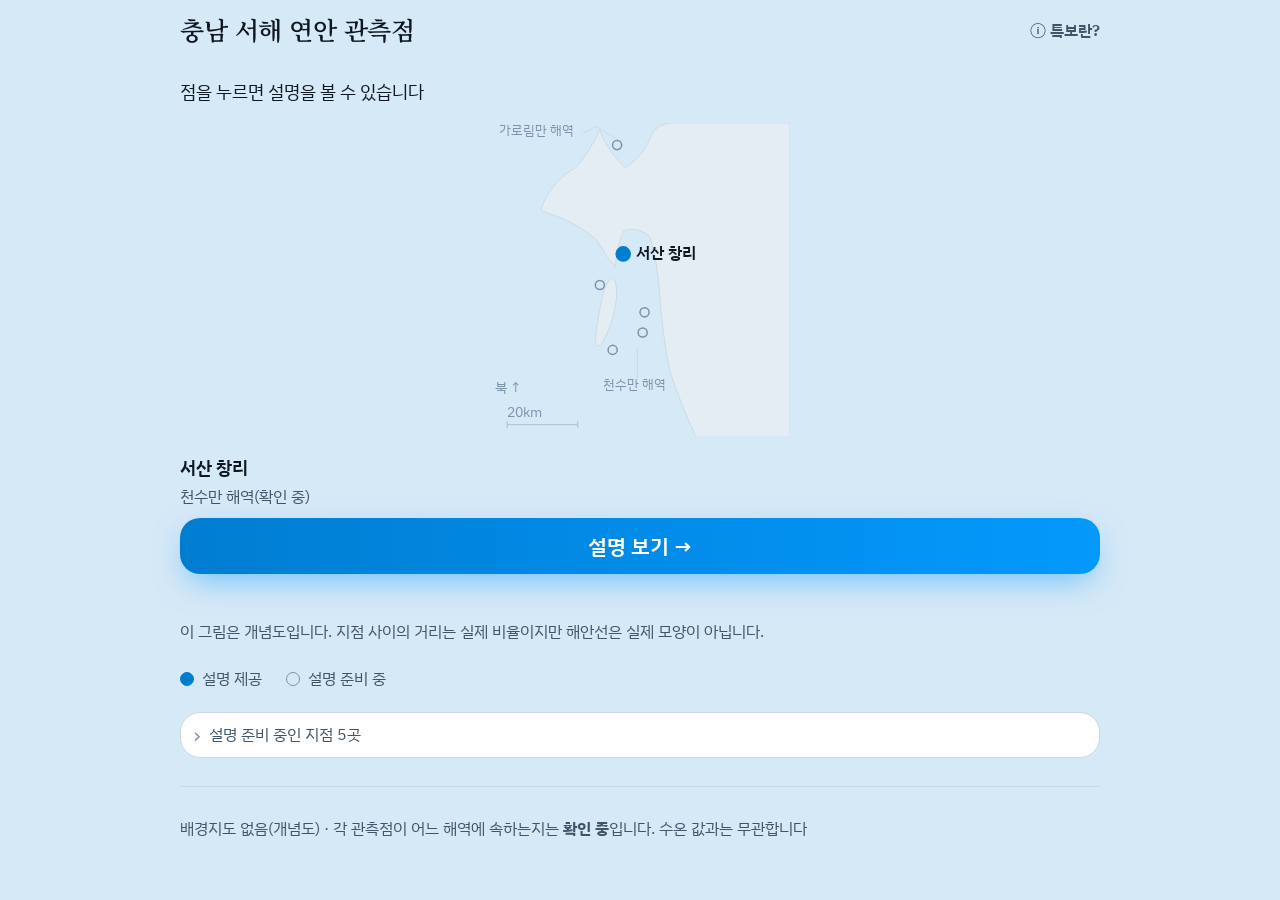
==== index.html @ 754c0557 "프로토타입 - 지도·설명·정보 화면, 견본 A/B/C Co-Authored-By: Claude Opus 5 (1M context) <noreply@anthropic.com>" ====
<!DOCTYPE html>
<html lang="ko" data-theme="light">
<head>
<meta charset="utf-8">
<meta name="viewport" content="width=device-width, initial-scale=1, viewport-fit=cover">
<title>충남 서해 연안 관측점</title>
<link href="https://fonts.googleapis.com/css2?family=Noto+Serif+KR:wght@400;500;600&family=IBM+Plex+Sans+KR:wght@400;500;600&family=IBM+Plex+Mono:wght@400;500&display=swap" rel="stylesheet">
<link rel="stylesheet" href="waves-design-system.css">
<link rel="stylesheet" href="assets/app.css">
<script src="assets/geo.js" defer></script>
<script src="assets/map.js" defer></script>
</head>
<body>

<div class="wv-screen">

  <div class="wv-container">

    <!-- ══ 머리 영역 ═══════════════════════════════════════════════
         제목부터 「설명 보기 →」까지를 한 배경으로 묶는다.
         여기까지가 "고르는 곳"이고, 아래(캡션·범례·접힌 목록)는 부연이다.
         배경 하나로 그 경계를 말한다.
         ============================================================ -->
    <div class="app-hero wv-stack wv-gap-4">

      <header class="wv-appbar">
        <h1 class="wv-appbar__title">충남 서해 연안 관측점</h1>
        <a class="wv-btn wv-btn--ghost wv-btn--sm" href="info.html">ⓘ 특보란?</a>
      </header>

      <p class="wv-body">점을 누르면 설명을 볼 수 있습니다</p>

      <!-- ── 개념도 ────────────────────────────────────────────────
           bbox 와 위경도→픽셀 변환은 assets/geo.js 에 있다. 여기 적지 않는다.
           viewBox 는 그 bbox 의 실거리 비율(84.96 × 88.91 km = 0.956:1)에서
           나온 350 × 366 이다. 가로·세로가 같은 축척(약 4.12 px/km)이라
           지점 사이의 거리는 실제 비율이다.
           화면에서 그려지는 폭도 350px 이므로 배율은 1.0 이다.

           범위를 충남 서해안 전체로 넓혔다. 천수만만 담으면 축척이 커서
           여기가 어디쯤인지 알 수 없다 — 태안반도와 가로림만이 함께 보여야
           천수만이 어디인지 읽힌다. 지곡도 이 범위 안으로 들어왔다.

           해안선은 다르다. 손으로 뭉뚱그린 곡선이다.
           세밀하게 그리면 확인하지 않은 지형을 사실처럼 주장하게 되므로
           태안반도·안면도·두 만·육지의 위치 관계만 알아볼 정도로만 그린다.
           캡션이 이 둘(거리는 실제 비율 / 해안선은 실제 모양 아님)을 갈라 말한다.

           3주차에 배경지도로 교체할 때 이 <path> 두 개만 이미지로 바꾸면 된다.
           점의 좌표는 같은 bbox 를 쓰므로 다시 찍지 않는다. (PRD §5)
           ------------------------------------------------------------ -->
      <figure class="app-schematic">
        <svg viewBox="0 0 350 366" role="img"
             aria-label="충남 서해 연안 개념도. 서쪽으로 태안반도가 튀어나와 있고, 그 북쪽에 가로림만, 남서쪽에 남북으로 긴 안면도가 있습니다. 안면도와 동쪽 육지 사이가 천수만입니다. 관측점은 북에서 남으로 서산 지곡(가로림만), 서산 창리, 태안 안면도, 태안 내포, 태안 고남, 보령 삽시도입니다. 설명을 제공하는 지점은 서산 창리 하나입니다.">
          <title>충남 서해 연안 관측점 개념도</title>

          <!-- ── 육지 ────────────────────────────────────────────
               서쪽으로 튀어나온 태안반도 → 북쪽에서 가로림만이 파고듦 →
               동쪽 서산·홍성 내륙 → 남쪽에서 천수만이 파고듦.
               곡선 열다섯 개 남짓이다. 그 이상 그리지 않는다.
               ---------------------------------------------------- -->
          <path class="app-land" d="
            M 60 100
            C 66 80, 82 62, 100 52
            C 108 44, 120 26, 128 8
            C 134 24, 144 40, 158 52
            C 172 44, 184 28, 190 10
            C 196 4, 204 0, 212 0
            L 350 0
            L 350 366
            L 240 366
            C 228 340, 218 314, 210 290
            C 204 262, 200 230, 198 200
            C 196 174, 192 148, 186 132
            C 176 124, 164 122, 156 126
            C 150 138, 148 152, 146 168
            C 138 158, 130 146, 124 136
            C 108 122, 88 112, 70 106
            C 64 104, 60 103, 60 100
            Z"></path>

          <!-- 안면도 — 남서쪽에 남북으로 긴 섬 -->
          <path class="app-land" d="
            M 144 180
            C 150 192, 148 208, 144 224
            C 140 240, 134 250, 130 258
            C 126 262, 124 260, 123 254
            C 124 238, 128 218, 132 198
            C 136 186, 140 182, 144 180
            Z"></path>

          <!-- 해역명. 지곡이 창리와 다른 만에 있다는 것을 이 두 라벨이 말한다.
               둘 다 가로로 적고 지시선으로 해당 해역과 잇는다 —
               만의 폭이 45~49px 이라 이름이 만 안에 들어가지 않는다.

               가로림만 지시선은 태안 이원면 팔(arm)의 북쪽 끝(128,8)을 돌아간다.
               곧게 그으면 육지를 가로질러 해안선의 일부처럼 보인다.

               여기에는 `(확인 중)`을 붙이지 않는다 — 확인 대상은 만의 위치가 아니라
               "각 관측점이 어느 해역에 속하는가"다. 그 단서는 목록과 아래 캡션에 있다. -->
          <text class="app-sea-label" x="10" y="14">가로림만 해역</text>
          <polyline class="app-schematic__leader" points="108,12 124,4 150,20"></polyline>

          <text class="app-sea-label" x="132" y="310">천수만 해역</text>
          <line class="app-schematic__leader" x1="172" y1="298" x2="172" y2="262"></line>

          <!-- 방위 — 축척 막대 옆 왼쪽 아래.
               전에는 왼쪽 위(10,24)에 있었는데 가로림만 라벨과 겹쳤다. -->
          <text class="app-schematic__axis" x="6" y="314">북 ↑</text>

          <!-- 축척 — GEO.kmToPixels(20) = 20 × 350/84.96 = 82.4px -->
          <line class="app-schematic__scale" x1="20" y1="352" x2="102.4" y2="352"></line>
          <line class="app-schematic__scale" x1="20" y1="348" x2="20" y2="356"></line>
          <line class="app-schematic__scale" x1="102.4" y1="348" x2="102.4" y2="356"></line>
          <text class="app-schematic__axis" x="20" y="343">20km</text>

          <!-- ── 관측점 ──────────────────────────────────────────
               cx·cy 는 geo.js 의 변환식으로 계산한 값을 박아 둔 것이다.
               JS 가 꺼져도 점은 보인다. geo.js 는 bbox 가 바뀌었을 때
               이 값을 다시 계산해 덮어쓰고, bbox 밖 지점은 건너뛴다.

               준비 중인 다섯 곳은 누르면 안내를 띄운다. 보이는 점은 10px 이라
               터치 타깃이 되지 못하므로 투명한 원(r=16)을 함께 둔다.
               ---------------------------------------------------- -->
          <g class="app-pin app-pin--more" data-station="sj086" role="button" tabindex="0"
             aria-label="서산 지곡 — 설명 준비 중">
            <circle cx="148.3" cy="25.8" r="5.3"></circle>
            <circle class="app-pin__hit" cx="148.3" cy="25.8" r="16"></circle>
          </g>
          <g class="app-pin app-pin--more" data-station="btai5" role="button" tabindex="0"
             aria-label="태안 안면도 — 설명 준비 중">
            <circle cx="128.2" cy="189.0" r="5.3"></circle>
            <circle class="app-pin__hit" cx="128.2" cy="189.0" r="16"></circle>
          </g>
          <g class="app-pin app-pin--more" data-station="btni5" role="button" tabindex="0"
             aria-label="태안 내포 — 설명 준비 중">
            <circle cx="180.3" cy="220.9" r="5.3"></circle>
            <circle class="app-pin__hit" cx="180.3" cy="220.9" r="16"></circle>
          </g>
          <g class="app-pin app-pin--more" data-station="br001" role="button" tabindex="0"
             aria-label="태안 고남 — 설명 준비 중">
            <circle cx="178.1" cy="244.4" r="5.3"></circle>
            <circle class="app-pin__hit" cx="178.1" cy="244.4" r="16"></circle>
          </g>
          <g class="app-pin app-pin--more" data-station="bbsi5" role="button" tabindex="0"
             aria-label="보령 삽시도 — 설명 준비 중">
            <circle cx="143.1" cy="264.7" r="5.3"></circle>
            <circle class="app-pin__hit" cx="143.1" cy="264.7" r="16"></circle>
          </g>

          <!-- 유일하게 누를 수 있는 점 -->
          <a class="app-pin app-pin--ready" data-station="fsch6" href="station.html?station=fsch6">
            <circle cx="155.4" cy="152.7" r="8.2"></circle>
            <text x="170.4" y="157.7">서산 창리</text>
          </a>
        </svg>
      </figure>

      <!-- ── 이 화면에서 할 수 있는 일 하나 — 지도 바로 아래 ─────────
           해역명은 `{해역} 해역(확인 중)` 형태로 적는다.
           `천수만(추정)` 이라고만 쓰면 무엇이 추정인지 알 수 없고,
           수온이 추정치라는 뜻으로 읽힐 수 있다. 그건 사실이 아니다. -->
      <div class="wv-stack wv-gap-2">
        <div class="wv-stack">
          <p class="wv-body app-hero__station">서산 창리</p>
          <p class="wv-caption">천수만 해역(확인 중)</p>
        </div>
        <a class="wv-btn wv-btn--primary wv-btn--lg wv-btn--block" href="station.html?station=fsch6">설명 보기 →</a>
      </div>

    </div><!-- /.app-hero -->

    <div class="wv-screen__body wv-stack wv-gap-5">

      <!-- 캡션 — 거리는 실제 비율, 해안선은 아니다 -->
      <p class="wv-caption">
        이 그림은 개념도입니다. 지점 사이의 거리는 실제 비율이지만
        해안선은 실제 모양이 아닙니다.
      </p>

      <!-- 범례 (§11 지도). 점 모양이 무엇을 뜻하는지만 말한다. -->
      <div class="wv-row wv-gap-6 wv-wrap app-legend">
        <span class="wv-row wv-gap-2">
          <span class="app-legend__pin app-legend__pin--ready" aria-hidden="true"></span>
          <span class="wv-caption">설명 제공</span>
        </span>
        <span class="wv-row wv-gap-2">
          <span class="app-legend__pin" aria-hidden="true"></span>
          <span class="wv-caption">설명 준비 중</span>
        </span>
      </div>

      <!-- ── 나머지 다섯 곳 ────────────────────────────────────────
           눌러서 갈 곳이 없으므로 접어 둔다.
           준비 중 지점에는 수온을 표시하지 않는다 (PRD §5).
           ------------------------------------------------------------ -->
      <details class="app-more">
        <summary>설명 준비 중인 지점 5곳</summary>
        <ul class="wv-list app-more__list">
          <li>
            <button type="button" class="wv-list-item app-more__item" data-station="sj086">
              <span class="wv-list-item__body">
                <span class="wv-list-item__title">서산 지곡</span>
                <span class="wv-list-item__meta">가로림만 해역(확인 중)</span>
              </span>
            </button>
          </li>
          <li>
            <button type="button" class="wv-list-item app-more__item" data-station="btai5">
              <span class="wv-list-item__body">
                <span class="wv-list-item__title">태안 안면도</span>
                <span class="wv-list-item__meta">천수만 해역(확인 중)</span>
              </span>
            </button>
          </li>
          <li>
            <button type="button" class="wv-list-item app-more__item" data-station="btni5">
              <span class="wv-list-item__body">
                <span class="wv-list-item__title">태안 내포</span>
                <span class="wv-list-item__meta">천수만 해역(확인 중)</span>
              </span>
            </button>
          </li>
          <li>
            <button type="button" class="wv-list-item app-more__item" data-station="br001">
              <span class="wv-list-item__body">
                <span class="wv-list-item__title">태안 고남</span>
                <span class="wv-list-item__meta">천수만 해역(확인 중)</span>
              </span>
            </button>
          </li>
          <li>
            <button type="button" class="wv-list-item app-more__item" data-station="bbsi5">
              <span class="wv-list-item__body">
                <span class="wv-list-item__title">보령 삽시도</span>
                <span class="wv-list-item__meta">천수만 입구 해역(확인 중)</span>
              </span>
            </button>
          </li>
        </ul>
        <p class="wv-caption app-more__note">이 지점들은 아직 설명을 준비 중입니다.</p>
      </details>

      <hr class="wv-divider">

      <p class="wv-caption">
        배경지도 없음(개념도) · 각 관측점이 어느 해역에 속하는지는 <strong>확인 중</strong>입니다. 수온 값과는 무관합니다
      </p>

    </div>
  </div>
</div>

<!-- ══ 준비 중 지점 안내 ═══════════════════════════════════════════
     지도의 점과 접힌 목록, 두 곳에서 같은 안내를 띄운다.
     <dialog> 를 쓴다 — 포커스 가두기와 Esc 닫기를 브라우저가 해 준다.

     Waves 에 모달이 없다. .wv-sheet 는 화면 아래에 붙는 바텀시트라
     "짧은 안내 하나"에는 과하다. .wv-card 를 가운데 띄우는 형태로 만든다.

     수온을 비롯한 어떤 값도 넣지 않는다. 검증하지 않은 지점이다. (PRD §5)
     지점명과 해역명은 geo.js 의 STATIONS 에서 가져온다.
     ================================================================ -->
<dialog class="app-modal" id="station-modal" aria-labelledby="modal-name">
  <div class="app-modal__panel wv-stack wv-gap-5">
    <div class="wv-stack">
      <p class="wv-subtitle" id="modal-name"></p>
      <p class="wv-caption" id="modal-area"></p>
    </div>
    <div class="wv-stack wv-gap-2">
      <p class="wv-body">이 지점은 설명을 준비 중입니다.</p>
      <p class="wv-body">현재 설명을 제공하는 곳은 서산 창리 한 곳입니다.</p>
    </div>
    <button type="button" class="wv-btn wv-btn--secondary wv-btn--block" id="modal-close">닫기</button>
  </div>
</dialog>

</body>
</html>
---- waves-design-system.css ----
/*!
 * Waves Design System v1.2.1
 * 색상·그라디언트·라운딩·그림자 출처: "UI Interface Mobile Waves (Community).fig"
 * 타이포그래피 출처: 사용자 제공 참고 파일 index.html
 *
 * 출처 표기: [F] 원본 Figma 추출 · [D] 파생 · [N] 신규 설계 · [Ref] 참고 파일
 *
 * v1.2.1 — .wv-brand 웨이트 500 → 600
 * v1.2   — 타이포그래피 전체를 참고 파일 기준으로 교체
 *          (Noto Serif KR / IBM Plex Sans KR / IBM Plex Mono, 최대 웨이트 600)
 *
 * 기본 테마는 다크입니다. 라이트는 <html data-theme="light"> 로 전환합니다.
 *
 * 폰트 로딩 (HTML <head> 에 CSS 보다 먼저):
 * <link href="https://fonts.googleapis.com/css2?family=Noto+Serif+KR:wght@400;500;600&family=IBM+Plex+Sans+KR:wght@400;500;600&family=IBM+Plex+Mono:wght@400;500&display=swap" rel="stylesheet">
 */
/* ==========================================================================
   Waves Design System — 01. Tokens
   --------------------------------------------------------------------------
   출처 표기 규칙
     [F] Figma 원본 파일에서 직접 추출한 값. 변경 금지.
     [D] [F] 값에서 보간·파생한 값.
     [N] 원본에 존재하지 않아 새로 설계한 값.
   ========================================================================== */

/* --------------------------------------------------------------------------
   1. Primitive — Blue scale
   원본의 파랑 11종을 명도순으로 정렬하고 빈 구간만 보간했습니다.
   -------------------------------------------------------------------------- */
:root {
  --wv-blue-50:  #e8f6ff; /* [D] */
  --wv-blue-100: #c4e9ff; /* [D] */
  --wv-blue-200: #82cdff; /* [F] light blue, 6회 사용 */
  --wv-blue-300: #4db6ff; /* [D] */
  --wv-blue-400: #0499fc; /* [F] button gradient end */
  --wv-blue-500: #009aff; /* [F] primary, 면적 2위 */
  --wv-blue-600: #028be7; /* [F] button gradient mid */
  --wv-blue-700: #007dd1; /* [F] button gradient start */
  --wv-blue-800: #0065a8; /* [F] steel, card gradient top */
  --wv-blue-900: #00416c; /* [F] wave mid */
  --wv-blue-950: #021522; /* [F] deepest */

  /* scale 에 안 들어가는 원본 파랑 (특정 용도 전용) */
  --wv-blue-mid:    #0768a9; /* [F] 7회 사용 */
  --wv-blue-navy:   #002d4a; /* [F] 면적 3위, 어두운 배경 */
  --wv-blue-card-2: #004573; /* [F] card gradient bottom */
  --wv-blue-shadow: #0364a5; /* [F] 그림자 전용 */

  /* --------------------------------------------------------------------------
     2. Primitive — Neutral
     원본에 흰색(#FFFFFF)뿐이라 네이비를 섞은 중립 스케일을 새로 만들었습니다.
     순수 회색 대신 h≈205 를 유지해 파랑 위에 얹었을 때 튀지 않습니다.
     -------------------------------------------------------------------------- */
  --wv-neutral-0:   #ffffff; /* [F] 면적 1위 */
  --wv-neutral-50:  #f4f8fb; /* [N] */
  --wv-neutral-100: #e4edf4; /* [N] */
  --wv-neutral-200: #c9d8e4; /* [N] */
  --wv-neutral-300: #a3b8c9; /* [N] */
  --wv-neutral-400: #7a93a8; /* [N] */
  --wv-neutral-500: #587288; /* [N] */
  --wv-neutral-600: #3e5568; /* [N] */
  --wv-neutral-700: #2a3d4d; /* [N] */
  --wv-neutral-800: #1a2833; /* [N] */
  --wv-neutral-900: #0e171f; /* [N] */

  /* --------------------------------------------------------------------------
     3. Primitive — Accent & status
     골드/오렌지/레드는 원본 값. 초록은 원본에 없어 새로 만들었습니다.
     -------------------------------------------------------------------------- */
  --wv-gold-500:   #d3b619; /* [F] */
  --wv-gold-300:   #f0d95a; /* [D] */
  --wv-orange-500: #ff8a00; /* [F] */
  --wv-orange-300: #ffb457; /* [D] */
  --wv-red-500:    #ff0000; /* [F] 원본 값 — 순색이라 UI 텍스트용으로는 부적합 */
  --wv-red-400:    #ff3b30; /* [D] 실사용용으로 톤 조정 */
  --wv-red-300:    #ff8078; /* [D] */
  --wv-green-500:  #00c48c; /* [N] 파랑 계열과 붙었을 때 조화되는 청록 계열 초록 */
  --wv-green-300:  #5ee0b6; /* [N] */

  /* --------------------------------------------------------------------------
     4. Gradient — 이 키트의 정체성
     중간 스톱이 48.2% / 51.6% 로 비대칭인 것이 원본의 특징입니다. 유지하세요.
     -------------------------------------------------------------------------- */
  --wv-grad-screen:    linear-gradient(180deg, #021522 0%, #00416c 51.6%, #0099ff 100%);       /* [F] */
  --wv-grad-button:    linear-gradient(90deg, #007dd1 0%, #028be7 48.2%, #0499fc 100%);        /* [F] */
  --wv-grad-card:      linear-gradient(180deg, #0065a8 0%, #004573 100%);                       /* [F] */
  --wv-grad-highlight: linear-gradient(180deg, #216ba0 0%, #ffffff 100%);                       /* [F] */
  /* 파생 그라디언트 — 원본 규칙(3-stop, 비대칭 중간값)을 그대로 따랐습니다. */
  --wv-grad-button-hover:  linear-gradient(90deg, #0089e4 0%, #0d98f5 48.2%, #26a8ff 100%);     /* [D] */
  --wv-grad-danger:        linear-gradient(90deg, #d32b22 0%, #f03a30 48.2%, #ff5a50 100%);     /* [D] */
  --wv-grad-success:       linear-gradient(90deg, #009e70 0%, #00b681 48.2%, #00c48c 100%);     /* [N] */
  --wv-grad-sheen:         linear-gradient(180deg, rgba(255,255,255,.18) 0%, rgba(255,255,255,0) 60%); /* [N] 유리 표면 광택 */

  /* --------------------------------------------------------------------------
     5. Radius
     20px 가 기본 단위(30회). 180px 은 물결을 만드는 전용 값입니다.
     원본에 없던 4/8/12 는 작은 요소용으로 추가했습니다 — 20px 을 12px 높이 뱃지에
     쓰면 사실상 pill 이 되어 위계가 무너지기 때문입니다.
     -------------------------------------------------------------------------- */
  --wv-radius-xs:   4px;   /* [N] */
  --wv-radius-sm:   8px;   /* [N] */
  --wv-radius-md:   12px;  /* [N] */
  --wv-radius:      20px;  /* [F] 기본 단위 — 버튼·칩·카드 */
  --wv-radius-lg:   30px;  /* [F] 큰 카드 */
  --wv-radius-pill: 50px;  /* [F] */
  --wv-radius-wave: 180px; /* [F] 물결 전용 — 화면 폭보다 넓은 사각형에만 적용 */
  --wv-radius-full: 9999px;

  /* --------------------------------------------------------------------------
     6. Elevation
     y 오프셋 50~60px, blur 200~300px 은 일반 UI 대비 매우 큽니다.
     이 과장이 "떠 있는" 룩의 핵심이므로 축소하지 마세요.
     -------------------------------------------------------------------------- */
  --wv-shadow-xs:    0 4px 4px rgba(0, 0, 0, .25);              /* [F] */
  --wv-shadow-sm:    0 5px 4px rgba(0, 0, 0, .57);              /* [F] */
  --wv-shadow-lg:    0 50px 30px -15px rgba(0, 0, 0, .15);      /* [F] 주력 그림자, 6회 */
  --wv-shadow-side:  -80px 60px 80px rgba(0, 0, 0, .15);        /* [F] */
  --wv-shadow-inset: inset 0 -12px 4px rgba(0, 0, 0, .03);      /* [F] */
  --wv-shadow-glow:  0 12px 32px -8px rgba(0, 154, 255, .55);   /* [N] primary 요소 강조용 */
  --wv-shadow-focus: 0 0 0 3px rgba(130, 205, 255, .55);        /* [N] 키보드 포커스 링 */

  --wv-blur-sm:  30px;  /* [F] */
  --wv-blur-lg:  200px; /* [F] */
  --wv-blur-xl:  300px; /* [F] */
  --wv-blur-glass: 20px; /* [N] backdrop-filter 용 */

  /* --------------------------------------------------------------------------
     7. Typography
     원본 Figma 는 Reenie Beanie(손글씨) 50px 텍스트 2개가 전부였고, 사용하지 않습니다. [F]
     폰트 스택은 사용자가 제공한 참고 파일(index.html)에서 그대로 가져왔습니다. [Ref]

     참고 파일의 구성 — 디스플레이는 세리프, 본문은 산세리프, 수치는 모노.
     세 패밀리 모두 한글 글리프를 포함하므로 국문/영문이 한 줄에 섞여도 자형이 튀지 않습니다.
     (직전 버전의 Clash Display 는 한글이 없어 폴백이 발생했습니다.)

     로딩 — HTML <head> 에 아래 한 줄:
     <link href="https://fonts.googleapis.com/css2?family=Noto+Serif+KR:wght@400;500;600&family=IBM+Plex+Sans+KR:wght@400;500;600&family=IBM+Plex+Mono:wght@400;500&display=swap" rel="stylesheet">
     -------------------------------------------------------------------------- */
  --wv-font-display: "Noto Serif KR", serif;                       /* [Ref] */
  --wv-font-body:    "IBM Plex Sans KR", system-ui, sans-serif;    /* [Ref] */
  --wv-font-mono:    "IBM Plex Mono", monospace;                   /* [Ref] */
  /* 이전 값 보존:
     --wv-font-display: "Clash Display", …   [N]  v1.1
     --wv-font-display: "Reenie Beanie", …   [F]  원본 Figma */

  /* 1.20 비율 (모바일 우선이라 1.25 보다 완만하게) */
  --wv-text-2xs: 11px; /* [N] */
  --wv-text-xs:  12px; /* [N] */
  --wv-text-sm:  14px; /* [N] */
  --wv-text-md:  16px; /* [N] 본문 기준 */
  --wv-text-lg:  19px; /* [N] */
  --wv-text-xl:  23px; /* [N] */
  --wv-text-2xl: 28px; /* [N] */
  --wv-text-3xl: 34px; /* [N] */
  --wv-text-4xl: 41px; /* [N] */
  --wv-text-5xl: 50px; /* [F] 원본 타이틀 크기와 일치 */

  --wv-leading-tight:   1.15; /* [N] */
  --wv-leading-snug:    1.35; /* [N] */
  --wv-leading-normal:  1.7;  /* [Ref] 참고 파일 본문 행간. 국문 조판 기준 */
  --wv-leading-relaxed: 1.9;  /* [D] */

  --wv-tracking-tight:  -0.02em; /* [Ref] 참고 파일 히어로(64px) 자간과 동일 */
  --wv-tracking-normal: 0;       /* [N] */
  --wv-tracking-wide:   0.08em;  /* [N] 소문자 라벨용 */

  /* 참고 파일이 로드하는 웨이트는 400/500/600 뿐입니다. 700 을 쓰면 브라우저가
     합성 볼드를 만들어 자형이 뭉개지므로, 최대 웨이트를 600 으로 낮췄습니다. [Ref] */
  --wv-weight-regular:  400; /* [Ref] */
  --wv-weight-medium:   500; /* [Ref] 참고 파일의 주력 웨이트 */
  --wv-weight-semibold: 600; /* [Ref] */
  --wv-weight-bold:     600; /* [Ref] 700 아님 — 위 주석 참고 */

  /* --------------------------------------------------------------------------
     8. Space — 4px 기준. 20px(=radius 기본값) 이 리듬의 중심입니다.
     -------------------------------------------------------------------------- */
  --wv-space-0:  0;     /* [N] */
  --wv-space-1:  4px;   /* [N] */
  --wv-space-2:  8px;   /* [N] */
  --wv-space-3:  12px;  /* [N] */
  --wv-space-4:  16px;  /* [N] */
  --wv-space-5:  20px;  /* [N] radius 기본값과 동일 — 컨테이너 패딩 기본 */
  --wv-space-6:  24px;  /* [N] */
  --wv-space-8:  32px;  /* [N] */
  --wv-space-10: 40px;  /* [N] */
  --wv-space-12: 48px;  /* [N] */
  --wv-space-16: 64px;  /* [N] */
  --wv-space-20: 80px;  /* [N] */
  --wv-space-24: 96px;  /* [N] */

  /* 컴포넌트 높이 — 모바일 터치 타깃 44px 기준 */
  --wv-control-sm: 36px; /* [N] */
  --wv-control-md: 44px; /* [N] */
  --wv-control-lg: 56px; /* [N] */

  /* --------------------------------------------------------------------------
     9. Motion — 원본에 없음. 물결의 관성을 흉내낸 커브를 기본값으로 씁니다.
     -------------------------------------------------------------------------- */
  --wv-duration-fast: 120ms;                        /* [N] */
  --wv-duration-base: 220ms;                        /* [N] */
  --wv-duration-slow: 420ms;                        /* [N] */
  --wv-ease-out:  cubic-bezier(.22, .61, .36, 1);   /* [N] 기본 */
  --wv-ease-in:   cubic-bezier(.55, .06, .68, .19); /* [N] */
  --wv-ease-wave: cubic-bezier(.65, 0, .35, 1);     /* [N] 물결 애니메이션용 */

  /* 10. Layer */
  --wv-z-base:    0;    /* [N] */
  --wv-z-wave:    1;    /* [N] */
  --wv-z-content: 10;   /* [N] */
  --wv-z-sticky:  100;  /* [N] */
  --wv-z-nav:     200;  /* [N] */
  --wv-z-overlay: 900;  /* [N] */
  --wv-z-modal:   1000; /* [N] */
  --wv-z-toast:   1100; /* [N] */

  /* 11. Breakpoint (참고용 — @media 에는 리터럴로 직접 씁니다) */
  --wv-bp-sm: 414px;  /* [F] iPhone 11 Pro Max = 원본 기준 화면 */
  --wv-bp-md: 768px;  /* [N] */
  --wv-bp-lg: 1024px; /* [N] */
}

/* ==========================================================================
   12. Semantic layer
   원본 화면이 전부 어두운 그라디언트이므로 **다크가 기본 테마**입니다.
   라이트는 파생 테마입니다. 컴포넌트는 이 시맨틱 토큰만 참조하세요.
   ========================================================================== */
:root,
[data-theme="dark"] {
  color-scheme: dark;

  --wv-bg:            var(--wv-blue-950);
  --wv-bg-gradient:   var(--wv-grad-screen);
  --wv-surface:       rgba(255, 255, 255, .07);
  --wv-surface-raised: rgba(255, 255, 255, .12);
  --wv-surface-solid: var(--wv-blue-navy);
  --wv-surface-card:  var(--wv-grad-card);

  --wv-text:          var(--wv-neutral-0);
  --wv-text-muted:    rgba(255, 255, 255, .68);
  --wv-text-subtle:   rgba(255, 255, 255, .45);
  --wv-text-inverse:  var(--wv-blue-950);
  --wv-text-on-accent: var(--wv-neutral-0);

  --wv-border:        rgba(255, 255, 255, .16);
  --wv-border-strong: rgba(255, 255, 255, .32);

  --wv-accent:        var(--wv-blue-500);
  --wv-accent-hover:  var(--wv-blue-400);
  --wv-accent-soft:   rgba(0, 154, 255, .18);

  --wv-success:       var(--wv-green-500);
  --wv-success-soft:  rgba(0, 196, 140, .18);
  --wv-warning:       var(--wv-orange-500);
  --wv-warning-soft:  rgba(255, 138, 0, .18);
  --wv-danger:        var(--wv-red-400);
  --wv-danger-soft:   rgba(255, 59, 48, .18);
  --wv-info:          var(--wv-blue-200);
  --wv-info-soft:     rgba(130, 205, 255, .18);
}

[data-theme="light"] {
  color-scheme: light;

  --wv-bg:            var(--wv-neutral-50);
  --wv-bg-gradient:   linear-gradient(180deg, #ffffff 0%, #e8f6ff 51.6%, #c4e9ff 100%); /* [D] 원본 스톱 비율 유지 */
  --wv-surface:       var(--wv-neutral-0);
  --wv-surface-raised: var(--wv-neutral-0);
  --wv-surface-solid: var(--wv-neutral-0);
  --wv-surface-card:  linear-gradient(180deg, #ffffff 0%, #eef6fd 100%);

  --wv-text:          var(--wv-neutral-900);
  --wv-text-muted:    var(--wv-neutral-600);
  --wv-text-subtle:   var(--wv-neutral-400);
  --wv-text-inverse:  var(--wv-neutral-0);
  --wv-text-on-accent: var(--wv-neutral-0);

  --wv-border:        var(--wv-neutral-200);
  --wv-border-strong: var(--wv-neutral-300);

  --wv-accent:        var(--wv-blue-700);
  --wv-accent-hover:  var(--wv-blue-600);
  --wv-accent-soft:   rgba(0, 125, 209, .12);

  --wv-success:       #00996d;
  --wv-success-soft:  rgba(0, 153, 109, .12);
  --wv-warning:       #c26a00;
  --wv-warning-soft:  rgba(255, 138, 0, .14);
  --wv-danger:        #d92c20;
  --wv-danger-soft:   rgba(217, 44, 32, .12);
  --wv-info:          var(--wv-blue-800);
  --wv-info-soft:     rgba(0, 101, 168, .12);

  /* 라이트 테마에서는 원본의 초대형 그림자가 지저분해 보여 강도를 낮춥니다. */
  --wv-shadow-lg:   0 30px 40px -20px rgba(2, 21, 34, .22);
  --wv-shadow-side: -40px 40px 60px rgba(2, 21, 34, .10);
}
/* ==========================================================================
   Waves Design System — 02. Base
   ========================================================================== */

*,
*::before,
*::after { box-sizing: border-box; }

html { -webkit-text-size-adjust: 100%; }

body {
  margin: 0;
  min-height: 100dvh;
  background: var(--wv-bg);
  color: var(--wv-text);
  font-family: var(--wv-font-body);
  font-size: var(--wv-text-md);
  line-height: var(--wv-leading-normal);
  font-variant-numeric: tabular-nums; /* [Ref] 숫자 열이 흔들리지 않도록 */
  -webkit-font-smoothing: antialiased;
}

h1, h2, h3, h4, h5, h6, p, figure { margin: 0; }

h1, h2, h3, h4 {
  font-weight: var(--wv-weight-medium);
  line-height: var(--wv-leading-tight);
  letter-spacing: var(--wv-tracking-tight);
}

h1 { font-size: var(--wv-text-3xl); font-family: var(--wv-font-display); font-weight: var(--wv-weight-semibold); letter-spacing: var(--wv-tracking-tight); }
h2 { font-size: var(--wv-text-2xl); font-family: var(--wv-font-display); }
h3 { font-size: var(--wv-text-xl); }
h4 { font-size: var(--wv-text-lg); letter-spacing: var(--wv-tracking-normal); }

a {
  color: var(--wv-accent);
  text-decoration-color: color-mix(in srgb, currentColor 40%, transparent);
  text-underline-offset: 3px;
}

button, input, select, textarea {
  font: inherit;
  color: inherit;
}

img, svg, video { display: block; max-width: 100%; }

:where(a, button, input, select, textarea, [tabindex]):focus-visible {
  outline: none;
  box-shadow: var(--wv-shadow-focus);
  border-radius: var(--wv-radius-sm);
}

::selection {
  background: var(--wv-accent);
  color: var(--wv-neutral-0);
}

/* --------------------------------------------------------------------------
   Type roles — 참고 파일(index.html)의 세리프 디스플레이 + 산세리프 본문 구성
   디스플레이(세리프)는 19px 이상에서만 씁니다. 그 아래에서는 세리프의 획 대비가
   화면에서 뭉개지므로 전부 본문체를 씁니다.
   -------------------------------------------------------------------------- */
.wv-brand {
  font-family: var(--wv-font-display);
  font-size: var(--wv-text-5xl);
  font-weight: var(--wv-weight-semibold); /* 워드마크만 600 — 본문 세리프보다 한 단계 무겁게 */
  line-height: 1;
  letter-spacing: var(--wv-tracking-tight); /* [Ref] 참고 파일 .hero 와 동일 */
}

.wv-display {
  font-family: var(--wv-font-display);
  font-size: var(--wv-text-4xl);
  font-weight: var(--wv-weight-medium);
  line-height: var(--wv-leading-tight);
  letter-spacing: var(--wv-tracking-tight);
}
.wv-title {
  font-family: var(--wv-font-display);
  font-size: var(--wv-text-2xl);
  font-weight: var(--wv-weight-semibold);
  line-height: var(--wv-leading-snug);
  letter-spacing: var(--wv-tracking-tight);
}
.wv-subtitle { font-family: var(--wv-font-display); font-size: var(--wv-text-lg); font-weight: var(--wv-weight-medium); line-height: var(--wv-leading-snug); }
.wv-body     { font-size: var(--wv-text-md);  font-weight: var(--wv-weight-regular);  line-height: var(--wv-leading-normal); }
.wv-caption  { font-size: var(--wv-text-sm);  font-weight: var(--wv-weight-regular);  line-height: var(--wv-leading-normal); color: var(--wv-text-muted); }
.wv-overline {
  font-size: var(--wv-text-xs);
  font-weight: var(--wv-weight-semibold);
  letter-spacing: var(--wv-tracking-wide);
  text-transform: uppercase;
  color: var(--wv-text-subtle);
}
.wv-mono { font-family: var(--wv-font-mono); font-size: var(--wv-text-sm); font-variant-numeric: tabular-nums; }

.wv-text-muted  { color: var(--wv-text-muted); }
.wv-text-subtle { color: var(--wv-text-subtle); }

@media (prefers-reduced-motion: reduce) {
  *, *::before, *::after {
    animation-duration: .01ms !important;
    animation-iteration-count: 1 !important;
    transition-duration: .01ms !important;
    scroll-behavior: auto !important;
  }
}
/* ==========================================================================
   Waves Design System — 03. Components
   모든 컴포넌트는 시맨틱 토큰만 참조합니다. 프리미티브 직접 참조 금지.
   ========================================================================== */

/* --------------------------------------------------------------------------
   Screen — 원본의 화면 배경 그라디언트를 담는 최상위 컨테이너
   -------------------------------------------------------------------------- */
.wv-screen {
  position: relative;
  overflow: hidden;
  isolation: isolate;
  min-height: 100%;
  background: var(--wv-bg-gradient);
  color: var(--wv-text);
}

.wv-screen__body {
  position: relative;
  z-index: var(--wv-z-content);
  padding: var(--wv-space-5);
}

/* --------------------------------------------------------------------------
   Wave — 시그니처 요소
   원본 기법: 화면 폭보다 넓은 사각형에 180px 라운딩을 걸어 곡선을 만든다.
   그래서 width 가 100% 를 넘어야 하고, 넘지 않으면 그냥 둥근 상자가 됩니다.
   -------------------------------------------------------------------------- */
.wv-waves {
  position: absolute;
  inset-inline: 0;
  bottom: 0;
  height: 340px;
  z-index: var(--wv-z-wave);
  pointer-events: none;
}

.wv-wave {
  position: absolute;
  left: -30%;
  width: 160%;
  height: 340px;
  border-radius: var(--wv-radius-wave) var(--wv-radius-wave) 0 0;
  background: var(--wv-accent);
  will-change: transform;
}

/* 층위별 오프셋 — 겹칠수록 깊이가 생깁니다. */
.wv-wave--1 { bottom: 0;    background: color-mix(in srgb, var(--wv-blue-900) 85%, transparent); }
.wv-wave--2 { bottom: -36px; left: -38%; width: 176%; background: color-mix(in srgb, var(--wv-blue-700) 75%, transparent); }
.wv-wave--3 { bottom: -80px; left: -22%; width: 144%; background: var(--wv-blue-500); box-shadow: var(--wv-shadow-lg); }

.wv-wave--top {
  border-radius: 0 0 var(--wv-radius-wave) var(--wv-radius-wave);
  top: 0;
  bottom: auto;
}

.wv-waves--top { top: 0; bottom: auto; }

/* 완만한 부유 애니메이션. prefers-reduced-motion 에서 자동으로 멈춥니다. */
.wv-waves--animated .wv-wave { animation: wv-float 9s var(--wv-ease-wave) infinite alternate; }
.wv-waves--animated .wv-wave--2 { animation-duration: 11s; animation-delay: -2s; }
.wv-waves--animated .wv-wave--3 { animation-duration: 13s; animation-delay: -4s; }

@keyframes wv-float {
  from { transform: translate3d(-2%, 0, 0) rotate(-.6deg); }
  to   { transform: translate3d(2%, -10px, 0) rotate(.6deg); }
}

/* 배경 글로우 — 원본의 FOREGROUND_BLUR 200~300px 을 재현한 것 */
.wv-glow {
  position: absolute;
  z-index: var(--wv-z-base);
  width: 320px;
  height: 320px;
  border-radius: var(--wv-radius-full);
  background: var(--wv-accent);
  filter: blur(var(--wv-blur-lg));
  opacity: .55;
  pointer-events: none;
}

/* --------------------------------------------------------------------------
   Button
   -------------------------------------------------------------------------- */
.wv-btn {
  display: inline-flex;
  align-items: center;
  justify-content: center;
  gap: var(--wv-space-2);
  height: var(--wv-control-md);
  padding-inline: var(--wv-space-6);
  border: 0;
  border-radius: var(--wv-radius);
  background: var(--wv-surface);
  color: var(--wv-text);
  font-size: var(--wv-text-md);
  font-weight: var(--wv-weight-semibold);
  line-height: 1;
  white-space: nowrap;
  cursor: pointer;
  transition:
    transform var(--wv-duration-fast) var(--wv-ease-out),
    filter var(--wv-duration-base) var(--wv-ease-out),
    background-color var(--wv-duration-base) var(--wv-ease-out),
    box-shadow var(--wv-duration-base) var(--wv-ease-out);
}

.wv-btn:active { transform: translateY(1px) scale(.985); }

.wv-btn[disabled],
.wv-btn[aria-disabled="true"] {
  opacity: .45;
  pointer-events: none;
}

.wv-btn--primary {
  background: var(--wv-grad-button);
  color: var(--wv-text-on-accent);
  box-shadow: var(--wv-shadow-glow);
}
.wv-btn--primary:hover { background: var(--wv-grad-button-hover); }

.wv-btn--danger {
  background: var(--wv-grad-danger);
  color: var(--wv-neutral-0);
}

.wv-btn--success {
  background: var(--wv-grad-success);
  color: var(--wv-neutral-0);
}

.wv-btn--secondary {
  background: transparent;
  border: 1px solid var(--wv-border-strong);
  color: var(--wv-text);
}
.wv-btn--secondary:hover { background: var(--wv-surface); }

.wv-btn--ghost {
  background: transparent;
  color: var(--wv-text-muted);
  padding-inline: var(--wv-space-3);
}
.wv-btn--ghost:hover { color: var(--wv-text); background: var(--wv-surface); }

.wv-btn--sm { height: var(--wv-control-sm); padding-inline: var(--wv-space-4); font-size: var(--wv-text-sm); border-radius: var(--wv-radius-md); }
.wv-btn--lg { height: var(--wv-control-lg); padding-inline: var(--wv-space-8); font-size: var(--wv-text-lg); }
.wv-btn--pill { border-radius: var(--wv-radius-pill); }
.wv-btn--block { display: flex; width: 100%; }

.wv-btn--icon {
  width: var(--wv-control-md);
  padding-inline: 0;
  border-radius: var(--wv-radius-full);
}

/* --------------------------------------------------------------------------
   Card
   -------------------------------------------------------------------------- */
.wv-card {
  position: relative;
  padding: var(--wv-space-5);
  border-radius: var(--wv-radius-lg);
  background: var(--wv-surface-card);
  box-shadow: var(--wv-shadow-lg);
  overflow: hidden;
}

/* 원본의 하이라이트 그라디언트를 상단 광택으로 재사용 */
.wv-card::before {
  content: "";
  position: absolute;
  inset: 0 0 auto;
  height: 60%;
  background: var(--wv-grad-sheen);
  pointer-events: none;
}

/* 광택은 절대 위치라 정적 자식보다 위에 그려집니다. 내용을 다시 끌어올립니다. */
.wv-card > * { position: relative; z-index: 1; }

.wv-card--glass {
  background: var(--wv-surface);
  border: 1px solid var(--wv-border);
  backdrop-filter: blur(var(--wv-blur-glass));
  -webkit-backdrop-filter: blur(var(--wv-blur-glass));
  box-shadow: var(--wv-shadow-inset);
}

.wv-card--flat {
  background: var(--wv-surface-solid);
  box-shadow: none;
  border: 1px solid var(--wv-border);
}

.wv-card--float { box-shadow: var(--wv-shadow-lg), var(--wv-shadow-side); }

.wv-card__header {
  display: flex;
  align-items: center;
  justify-content: space-between;
  gap: var(--wv-space-3);
  margin-bottom: var(--wv-space-4);
}

.wv-card__footer {
  display: flex;
  gap: var(--wv-space-2);
  margin-top: var(--wv-space-5);
}

/* --------------------------------------------------------------------------
   Chip & Badge
   -------------------------------------------------------------------------- */
.wv-chip {
  display: inline-flex;
  align-items: center;
  gap: var(--wv-space-2);
  height: 32px;
  padding-inline: var(--wv-space-4);
  border: 1px solid var(--wv-border);
  border-radius: var(--wv-radius-pill);
  background: var(--wv-surface);
  color: var(--wv-text-muted);
  font-size: var(--wv-text-sm);
  font-weight: var(--wv-weight-medium);
  cursor: pointer;
  transition: all var(--wv-duration-fast) var(--wv-ease-out);
}
.wv-chip:hover { color: var(--wv-text); border-color: var(--wv-border-strong); }
.wv-chip[aria-pressed="true"],
.wv-chip--active {
  background: var(--wv-grad-button);
  border-color: transparent;
  color: var(--wv-text-on-accent);
}

.wv-badge {
  display: inline-flex;
  align-items: center;
  gap: 6px;
  padding: 3px var(--wv-space-2);
  border-radius: var(--wv-radius-xs);
  background: var(--wv-accent-soft);
  color: var(--wv-accent);
  font-size: var(--wv-text-xs);
  font-weight: var(--wv-weight-semibold);
  line-height: 1.4;
}
.wv-badge--success { background: var(--wv-success-soft); color: var(--wv-success); }
.wv-badge--warning { background: var(--wv-warning-soft); color: var(--wv-warning); }
.wv-badge--danger  { background: var(--wv-danger-soft);  color: var(--wv-danger); }
.wv-badge--neutral { background: var(--wv-surface);      color: var(--wv-text-muted); }

.wv-dot {
  width: 8px;
  height: 8px;
  border-radius: var(--wv-radius-full);
  background: currentColor;
  flex: none;
}

/* --------------------------------------------------------------------------
   Form
   -------------------------------------------------------------------------- */
.wv-field { display: flex; flex-direction: column; gap: var(--wv-space-2); }

.wv-label {
  font-size: var(--wv-text-sm);
  font-weight: var(--wv-weight-medium);
  color: var(--wv-text-muted);
}

.wv-input,
.wv-textarea,
.wv-select {
  width: 100%;
  min-height: var(--wv-control-md);
  padding: var(--wv-space-3) var(--wv-space-4);
  border: 1px solid var(--wv-border);
  border-radius: var(--wv-radius-md);
  background: var(--wv-surface);
  color: var(--wv-text);
  font-size: var(--wv-text-md);
  transition: border-color var(--wv-duration-base) var(--wv-ease-out),
              background-color var(--wv-duration-base) var(--wv-ease-out);
}

.wv-input::placeholder,
.wv-textarea::placeholder { color: var(--wv-text-subtle); }

.wv-input:hover,
.wv-textarea:hover,
.wv-select:hover { border-color: var(--wv-border-strong); }

.wv-input:focus,
.wv-textarea:focus,
.wv-select:focus {
  border-color: var(--wv-accent);
  background: var(--wv-surface-raised);
}

.wv-textarea { min-height: 96px; resize: vertical; }

.wv-field--invalid .wv-input,
.wv-field--invalid .wv-textarea { border-color: var(--wv-danger); }

.wv-help { font-size: var(--wv-text-xs); color: var(--wv-text-subtle); }
.wv-field--invalid .wv-help { color: var(--wv-danger); }

/* Switch */
.wv-switch {
  position: relative;
  display: inline-flex;
  align-items: center;
  width: 52px;
  height: 30px;
  flex: none;
  cursor: pointer;
}
.wv-switch input {
  position: absolute;
  opacity: 0;
  width: 100%;
  height: 100%;
  margin: 0;
  cursor: pointer;
}
.wv-switch__track {
  width: 100%;
  height: 100%;
  border-radius: var(--wv-radius-pill);
  background: var(--wv-surface-raised);
  border: 1px solid var(--wv-border);
  transition: background var(--wv-duration-base) var(--wv-ease-out);
}
.wv-switch__thumb {
  position: absolute;
  top: 4px;
  left: 4px;
  width: 22px;
  height: 22px;
  border-radius: var(--wv-radius-full);
  background: var(--wv-neutral-0);
  box-shadow: var(--wv-shadow-xs);
  transition: transform var(--wv-duration-base) var(--wv-ease-out);
}
.wv-switch input:checked ~ .wv-switch__track { background: var(--wv-grad-button); border-color: transparent; }
.wv-switch input:checked ~ .wv-switch__thumb { transform: translateX(22px); }
.wv-switch input:focus-visible ~ .wv-switch__track { box-shadow: var(--wv-shadow-focus); }

/* --------------------------------------------------------------------------
   List
   -------------------------------------------------------------------------- */
.wv-list {
  display: flex;
  flex-direction: column;
  gap: var(--wv-space-2);
  margin: 0;
  padding: 0;
  list-style: none;
}

.wv-list-item {
  display: flex;
  align-items: center;
  gap: var(--wv-space-4);
  padding: var(--wv-space-3) var(--wv-space-4);
  border-radius: var(--wv-radius);
  background: var(--wv-surface);
  transition: background var(--wv-duration-fast) var(--wv-ease-out);
}
.wv-list-item:hover { background: var(--wv-surface-raised); }

.wv-list-item__body { flex: 1; min-width: 0; display: flex; flex-direction: column; gap: 2px; }
.wv-list-item__title {
  display: block;
  font-size: var(--wv-text-md);
  font-weight: var(--wv-weight-medium);
  overflow: hidden;
  text-overflow: ellipsis;
  white-space: nowrap;
}
.wv-list-item__meta { display: block; font-size: var(--wv-text-sm); color: var(--wv-text-subtle); }

.wv-avatar {
  display: grid;
  place-items: center;
  width: 44px;
  height: 44px;
  flex: none;
  border-radius: var(--wv-radius-full);
  background: var(--wv-grad-button);
  color: var(--wv-text-on-accent);
  font-size: var(--wv-text-sm);
  font-weight: var(--wv-weight-semibold);
  box-shadow: var(--wv-shadow-xs);
}
.wv-avatar--sm { width: 32px; height: 32px; font-size: var(--wv-text-xs); }
.wv-avatar--lg { width: 64px; height: 64px; font-size: var(--wv-text-lg); }

/* --------------------------------------------------------------------------
   Progress
   -------------------------------------------------------------------------- */
.wv-progress {
  height: 8px;
  border-radius: var(--wv-radius-pill);
  background: var(--wv-surface-raised);
  overflow: hidden;
}
.wv-progress__bar {
  height: 100%;
  border-radius: inherit;
  background: var(--wv-grad-button);
  transition: width var(--wv-duration-slow) var(--wv-ease-out);
}

/* --------------------------------------------------------------------------
   App bar & Tab bar
   -------------------------------------------------------------------------- */
.wv-appbar {
  position: relative;
  z-index: var(--wv-z-nav);
  display: flex;
  align-items: center;
  justify-content: space-between;
  gap: var(--wv-space-3);
  min-height: var(--wv-control-lg);
  padding: var(--wv-space-3) var(--wv-space-5);
}
.wv-appbar__title {
  font-size: var(--wv-text-lg);
  font-weight: var(--wv-weight-semibold);
}

.wv-tabbar {
  position: relative;
  z-index: var(--wv-z-nav);
  display: flex;
  gap: var(--wv-space-1);
  padding: var(--wv-space-2);
  border-radius: var(--wv-radius-lg);
  background: var(--wv-surface);
  border: 1px solid var(--wv-border);
  backdrop-filter: blur(var(--wv-blur-glass));
  -webkit-backdrop-filter: blur(var(--wv-blur-glass));
}
.wv-tab {
  flex: 1;
  display: flex;
  flex-direction: column;
  align-items: center;
  gap: 4px;
  padding: var(--wv-space-2);
  border: 0;
  border-radius: var(--wv-radius-md);
  background: transparent;
  color: var(--wv-text-subtle);
  font-size: var(--wv-text-2xs);
  font-weight: var(--wv-weight-medium);
  cursor: pointer;
  transition: color var(--wv-duration-fast) var(--wv-ease-out),
              background var(--wv-duration-fast) var(--wv-ease-out);
}
.wv-tab[aria-selected="true"] { color: var(--wv-text); background: var(--wv-accent-soft); }

/* --------------------------------------------------------------------------
   Sheet — 하단 시트. 상단 모서리에 wave radius 를 절반만 적용해
   물결 언어를 UI 구조로 옮긴 컴포넌트입니다.
   -------------------------------------------------------------------------- */
.wv-sheet {
  position: relative;
  padding: var(--wv-space-6) var(--wv-space-5) var(--wv-space-8);
  border-radius: 90px 90px 0 0;
  background: var(--wv-surface-solid);
  box-shadow: var(--wv-shadow-lg);
}
.wv-sheet__handle {
  width: 44px;
  height: 4px;
  margin: 0 auto var(--wv-space-5);
  border-radius: var(--wv-radius-pill);
  background: var(--wv-border-strong);
}

/* --------------------------------------------------------------------------
   Divider & Alert
   -------------------------------------------------------------------------- */
.wv-divider {
  height: 1px;
  border: 0;
  margin: var(--wv-space-5) 0;
  background: var(--wv-border);
}

.wv-alert {
  display: flex;
  gap: var(--wv-space-3);
  padding: var(--wv-space-4);
  border-radius: var(--wv-radius);
  background: var(--wv-info-soft);
  border-left: 3px solid var(--wv-info);
  font-size: var(--wv-text-sm);
}
.wv-alert--success { background: var(--wv-success-soft); border-color: var(--wv-success); }
.wv-alert--warning { background: var(--wv-warning-soft); border-color: var(--wv-warning); }
.wv-alert--danger  { background: var(--wv-danger-soft);  border-color: var(--wv-danger); }
/* ==========================================================================
   Waves Design System — 04. Utilities
   ========================================================================== */

.wv-stack  { display: flex; flex-direction: column; }
.wv-row    { display: flex; align-items: center; }
.wv-wrap   { flex-wrap: wrap; }
.wv-center { align-items: center; justify-content: center; }
.wv-between { justify-content: space-between; }
.wv-grow   { flex: 1; min-width: 0; }

.wv-gap-1 { gap: var(--wv-space-1); }
.wv-gap-2 { gap: var(--wv-space-2); }
.wv-gap-3 { gap: var(--wv-space-3); }
.wv-gap-4 { gap: var(--wv-space-4); }
.wv-gap-5 { gap: var(--wv-space-5); }
.wv-gap-6 { gap: var(--wv-space-6); }
.wv-gap-8 { gap: var(--wv-space-8); }

.wv-glass {
  background: var(--wv-surface);
  border: 1px solid var(--wv-border);
  backdrop-filter: blur(var(--wv-blur-glass));
  -webkit-backdrop-filter: blur(var(--wv-blur-glass));
}

.wv-elevate      { box-shadow: var(--wv-shadow-lg); }
.wv-elevate-side { box-shadow: var(--wv-shadow-side); }
.wv-inset        { box-shadow: var(--wv-shadow-inset); }

.wv-rounded      { border-radius: var(--wv-radius); }
.wv-rounded-lg   { border-radius: var(--wv-radius-lg); }
.wv-rounded-pill { border-radius: var(--wv-radius-pill); }

.wv-sr-only {
  position: absolute;
  width: 1px; height: 1px;
  padding: 0; margin: -1px;
  overflow: hidden;
  clip-path: inset(50%);
  white-space: nowrap;
}

/* 모바일 우선. 원본 기준 화면은 414px(iPhone 11 Pro Max)입니다. */
.wv-container {
  width: 100%;
  max-width: 414px;
  margin-inline: auto;
}

@media (min-width: 768px) {
  .wv-container { max-width: 720px; }
}
@media (min-width: 1024px) {
  .wv-container { max-width: 960px; }
}
---- assets/app.css ----
/*
 * 지도 화면 추가 스타일
 * 충남 서해 연안 고수온 설명 서비스 · PRD 3.6 §5 ① / §11 지도
 *
 * 규칙
 *   - waves-design-system.css 는 수정하지 않는다. 여기서만 덧쓴다.
 *   - 색·간격·글자는 --wv-* 토큰만 참조한다. 하드코딩한 색을 넣지 않는다.
 *   - --wv-danger / --wv-warning / --wv-success 계열은 쓰지 않는다.
 *     상태 구분은 글자와 형태로만 한다. (지침 충돌 ②)
 *
 * 이 화면에서 할 수 있는 일은 창리로 가는 것 하나뿐이다.
 * 나머지는 전부 그 하나를 방해하지 않는 크기로 둔다.
 */

/* ==========================================================================
   0. 타이포 스케일 재정의
   --------------------------------------------------------------------------
   대상 사용자가 중장년이고, 보는 곳이 배 위·양식장·한여름 직사광선이다.
   Waves 의 기본 스케일은 범용 모바일 앱 기준이라 이 조건에서 작다.

   waves-design-system.css 는 손대지 않는다. 토큰만 여기서 덮어쓴다.
   이 파일이 뒤에 실리므로 같은 :root 선언이 이긴다.

   전 단계 +2px. 본문(--wv-text-md, 16 → 18)이 기준이고
   나머지는 같은 폭으로 따라 올린다. 배율이 아니라 고정폭으로 올리는 이유는
   작은 글씨일수록 문제가 크기 때문이다 — 캡션 14→16 은 +14%,
   디스플레이 50→52 는 +4% 로, 필요한 쪽이 더 많이 커진다.

   * 요청은 "--wv-text-base"였으나 그 이름의 토큰은 없다.
     본문 기준값은 --wv-text-md 다 (원본 주석에 "본문 기준"으로 적혀 있다).
   ========================================================================== */
:root {
  --wv-text-2xs: 13px; /* 11 */
  --wv-text-xs:  14px; /* 12 */
  --wv-text-sm:  16px; /* 14 */
  --wv-text-md:  18px; /* 16 — 본문 */
  --wv-text-lg:  21px; /* 19 */
  --wv-text-xl:  25px; /* 23 */
  --wv-text-2xl: 30px; /* 28 */
  --wv-text-3xl: 36px; /* 34 */
  --wv-text-4xl: 43px; /* 41 */
  --wv-text-5xl: 52px; /* 50 */
}

/* ==========================================================================
   hidden 속성이 실제로 먹게 한다
   --------------------------------------------------------------------------
   [hidden] 의 display:none 은 브라우저 기본 시트(user-agent)에 있어서
   작성자 시트의 display 선언이면 무엇이든 이긴다. Waves 는 레이아웃 클래스에
   display 를 걸어 두므로, 그 클래스가 붙은 요소는 hidden 을 줘도 그대로 보인다.

     .wv-alert  → display:flex        (근거 파일 오류 박스, 판정 보류 문구)
     .wv-stack  → display:flex        (본문 전체 묶음)
     .wv-badge  → display:inline-flex (상태 배지)

   렌더러가 hidden 을 껐다 켰다 하며 빈 줄을 감추는 구조이므로
   이 규칙이 없으면 감추기가 통째로 동작하지 않는다.
   ========================================================================== */
[hidden] {
  display: none !important;
}

/* --------------------------------------------------------------------------
   화면 골격
   .wv-screen 은 min-height:100% 라 부모 높이가 없으면 배경 그라디언트가
   내용 높이에서 끊긴다. 뷰포트 높이를 바닥으로 깔아준다.
   -------------------------------------------------------------------------- */
/* ── 배경은 여기 한 곳에서만 잡는다 ───────────────────────────────
   Waves 기본값은 --wv-bg-gradient(흰색 → #e8f6ff → #c4e9ff)라
   페이지 위아래에서 색이 달라진다. 여기에 머리 영역의 배경 띠까지
   겹치면 "위쪽 연한 하늘색이 중간에 끊긴" 것처럼 보인다.

   단색 하나로 바꾼다. 마지막 흰 박스 아래까지 같은 색이다.
   개별 섹션은 배경을 갖지 않는다 — 흰 박스(.wv-card--flat)만 예외이고
   그건 배경이 아니라 카드다.
   ---------------------------------------------------------------- */
.wv-screen {
  min-height: 100dvh;
  background: var(--wv-accent-soft);
}

/* 한글은 어절 단위로만 끊는다. 기본값(break-word)은 문장 중간에서
   글자를 잘라 "※ 두 체계는 단계 수도 기준도 다릅니 / 다" 처럼 읽힌다.
   모든 화면의 본문에 적용한다. */
body {
  word-break: keep-all;
  overflow-wrap: break-word;   /* 끊을 곳 없는 긴 URL 등의 최후 수단 */
}

/* ── 좌우 여백은 컨테이너 한 곳에서만 준다 ────────────────────────
   머리말·본문·카드가 각자 padding 을 가지면 왼쪽 끝이 조금씩 어긋난다.
   실제로 어긋나 있었다 — 앱바의 .wv-btn--ghost 가 padding-inline 12px 을
   따로 가져서 "← 지도로" 만 32px 에서 시작했고(본문은 20px),
   요인 카드는 자기 padding 20px 때문에 글이 40px 에서 시작했다.

   그래서 이 한 값만 바꾸면 화면 전체의 좌우 여백이 함께 움직인다.
   개별 요소는 가로 padding 을 갖지 않는다. 예외는 아래 두 곳뿐이고
   둘 다 이 값을 참조해서 상쇄한다.
   ---------------------------------------------------------------- */
.wv-container {
  --app-gutter: var(--wv-space-5);
  padding-inline: var(--app-gutter);
}

.wv-appbar,
.wv-screen__body {
  padding-inline: 0;
}

/* 앱바 버튼 — 글자가 여백 선에 맞도록 자기 padding 을 지운다.
   높이(--wv-control-lg)로 터치 타깃은 유지된다. */
.wv-appbar .wv-btn {
  padding-inline: 0;
}

/* 링크형 버튼에 밑줄을 그리지 않는다 */
.wv-btn {
  text-decoration: none;
}

/* 화면 제목. 본문(18px)과 구분이 안 돼서 키웠다.
   25px 로 잡은 이유는 앱바 한 줄에 들어가야 하기 때문이다 —
   "충남 서해 연안 관측점" 247px + ⓘ 버튼 76px + 간격 12px = 335px < 374px.
   28px 를 넘기면 두 줄로 감긴다. */
.wv-appbar__title {
  font-family: var(--wv-font-display);
  font-size: var(--wv-text-xl);
  line-height: var(--wv-leading-snug);
}

/* ── 머리 영역 ────────────────────────────────────────────────
   제목부터 「설명 보기 →」까지를 한 배경으로 묶어 아래와 구분한다.
   여백 밖으로 빼내 화면 폭을 가득 채운다 (.app-group 과 같은 방식). */
/* 머리 영역 — 배경 띠였던 것. 이제 배경은 .wv-screen 한 곳이라
   여기는 아래 내용과의 간격만 맡는다. */
.app-hero {
  position: relative;
  padding-bottom: var(--wv-space-6);
}

/* 아래 본문도 같은 층에 둔다 — 물결은 배경으로만 남는다 */
.wv-screen__body {
  position: relative;
  z-index: var(--wv-z-content);
}

/* 버튼이 어떤 경우에도 클릭을 다 받도록 */
.app-hero .wv-btn--block {
  position: relative;
  z-index: 1;
}

.app-hero__station {
  font-weight: var(--wv-weight-semibold);
}

/* 설명 화면의 지점명 — 이 화면이 어디의 이야기인지 알려주는 문구다.
   .wv-subtitle(21px)로는 아래 캡션과 구분이 약했다. 30px 로 올린다.
   수온(52px)보다는 작다 — 주인공은 숫자다. */
.app-head__station {
  font-family: var(--wv-font-display);
  font-size: var(--wv-text-2xl);
  font-weight: var(--wv-weight-semibold);
  line-height: var(--wv-leading-snug);
  letter-spacing: var(--wv-tracking-tight);
}

.wv-screen__body {
  padding-bottom: var(--wv-space-10);
}

/* 한 화면에 담기 위해 구획선 여백을 줄인다 */
.wv-screen__body .wv-divider {
  margin: var(--wv-space-2) 0;
}

/* --------------------------------------------------------------------------
   개념도
   실제 지형이 아니다. 해안선을 그리지 않는 이유는 index.html 주석에 적었다.
   -------------------------------------------------------------------------- */
/* 개념도. 머리 영역이 배경을 맡으므로 카드 테두리·배경을 두지 않는다. */
.app-schematic {
  margin: 0;
  padding: 0;
}

/* 폭을 컨테이너 가득이 아니라 300px 로 줄이고 가운데 정렬한다.
   비율은 건드리지 않는다 — viewBox 가 bbox 의 실거리 비율에서 나온 값이라
   늘리거나 줄이면 점이 육지에 찍힌다. height:auto 가 비율을 지킨다. */
.app-schematic svg {
  display: block;
  width: 100%;
  max-width: 300px;
  height: auto;
  margin-inline: auto;
}

.app-schematic figcaption {
  margin-top: var(--wv-space-2);
}

/* 육지. 아주 흐리게 — 점이 주인공이다.
   바다는 칠하지 않는다. 카드 배경이 그대로 바다다.

   --wv-surface-raised 를 쓰려 했으나 라이트 테마에서 그 값이
   --wv-neutral-0(순백)이라 카드 배경과 같아 육지가 보이지 않는다.
   한 칸 아래인 --wv-neutral-100 을 쓴다. 다크 테마를 붙이게 되면
   여기도 함께 봐야 한다. */
.app-land {
  fill: var(--wv-neutral-100);
  stroke: var(--wv-border);
  stroke-width: 1;
}

/* SVG 안의 글자는 --wv-text-* 를 따라가지 않는다. viewBox 단위이기 때문이다.
   viewBox 폭 350 이 화면에서 300px 로 그려지므로 배율은 0.857 이다.
   화면에서 보이는 크기를 맞추려면 단위 = 원하는 px ÷ 0.857 로 잡는다.
     지점 이름  19단위 → 화면 16.3px
     해역명     15단위 → 화면 12.9px
     방위·축척  16단위 → 화면 13.7px
   지도 폭(max-width)을 바꾸면 이 세 값도 함께 봐야 한다. */

/* 해역명 — 해안선보다도 흐리게. 위치를 알아볼 단서일 뿐이다. */
.app-sea-label {
  font-family: var(--wv-font-body);
  font-size: 15px;
  fill: var(--wv-text-subtle);
}

.app-schematic__axis {
  font-family: var(--wv-font-body);
  font-size: 16px;
  fill: var(--wv-text-subtle);
}


.app-schematic__axis-line,
.app-schematic__scale {
  stroke: var(--wv-border-strong);
  stroke-width: 1;
}

/* 지시선 — 해역명과 그 해역을 잇는다. 두 만 모두 폭이 45~49px 이라
   이름(80~94px)이 안 들어가서 가로로 적고 선으로 연결한다.
   점(--wv-accent)보다 눈에 띄면 안 되므로 --wv-border 로 옅게, 1px 로 얇게. */
.app-schematic__leader {
  stroke: var(--wv-border);
  stroke-width: 1;
  fill: none;
}

.app-schematic__axis-line {
  stroke-dasharray: 3 4;
}

/* 지점 표시.
   창리와 나머지의 차이는 '설명을 제공하는가'이지 수온의 높고 낮음이 아니다.
   색 하나로만 가르지 않도록 크기·형태·글자(이름 표시)를 함께 다르게 둔다.

   설명을 제공하는 곳이 한 곳뿐이라는 게 이 화면의 메시지다.
   그러므로 창리가 커야 한다. 준비 중 지점이 더 크면 화면이 반대로 말한다.

     설명 제공(창리)  지름 14px, 채운 원, --wv-accent
     설명 준비 중     지름  9px, 테두리만, --wv-text-subtle

   viewBox 350 이 화면 300px 로 그려지므로 배율은 0.857 이다.
   r 은 화면 지름 ÷ 2 ÷ 0.857 로 잡는다 — 8.2 → 14.1px, 5.3 → 9.1px.
   stroke-width 1.75 → 화면 1.5px.

   요청한 --wv-text-tertiary 는 이 시스템에 없다. 세 번째 단계인
   --wv-text-subtle(neutral-400)을 쓴다. */
.app-pin circle {
  fill: none;
  stroke: var(--wv-text-subtle);
  stroke-width: 1.75;
}

.app-pin text {
  font-family: var(--wv-font-body);
  font-size: 19px;
  font-weight: var(--wv-weight-semibold);
  fill: var(--wv-text);
}

.app-pin--ready {
  cursor: pointer;
}

.app-pin--ready circle {
  fill: var(--wv-accent);
  stroke: var(--wv-accent);
}

/* 준비 중 지점 — 누르면 안내가 뜬다.
   보이는 점은 10px 이라 손가락으로 못 짚는다.
   투명한 원(r=16 → 지름 32px)을 겹쳐 터치 타깃을 만든다. */
.app-pin--more {
  cursor: pointer;
}

/* 터치용 투명 원. `.app-pin circle`(0,1,1)이 `.app-pin__hit`(0,1,0)보다
   특정도가 높아서 전에는 이 규칙이 지고 있었다 — 그 결과 r=16 짜리 원이
   흰색으로 채워지고 테두리까지 생겨, 준비 중 지점이 창리보다 큰
   흰 원으로 보였다. 화면이 "준비 중이 더 중요하다"고 말하던 원인이다. */
.app-pin circle.app-pin__hit {
  fill: transparent;
  stroke: none;
}

.app-pin--more:hover circle:first-child,
.app-pin--more:focus-visible circle:first-child {
  stroke: var(--wv-text);
  stroke-width: 2.5;
}

.app-pin--more:focus-visible {
  outline: none;
}

/* 접힌 목록의 항목도 누를 수 있다 */
.app-more__item {
  width: 100%;
  text-align: left;
  font: inherit;
  color: inherit;
  cursor: pointer;
}

/* --------------------------------------------------------------------------
   범례 — 점 모양의 뜻만 말한다. 목록에는 배지를 두지 않는다.
   -------------------------------------------------------------------------- */
/* 범례 — 두 표시의 크기를 같게 두고 채움/테두리로만 가른다.
   범례는 무엇이 더 중요한지가 아니라 무엇이 무엇인지를 말하는 자리다.
   크기는 지도의 큰 마커(설명 제공, 14px)에 맞춘다.

   지도에서는 크기도 다르다 — 설명하는 곳이 한 곳뿐이라는 게 그 화면의
   메시지이기 때문이다. 범례의 `설명 준비 중` 표시(14px)는 지도의
   실제 마커(9px)보다 크다. 둘을 모두 만족시키는 크기는 없다. */
.app-legend__pin {
  width: 14px;
  height: 14px;
  border-radius: var(--wv-radius-full);
  background: transparent;
  border: 1.5px solid var(--wv-text-subtle);
  flex: none;
}

.app-legend__pin--ready {
  background: var(--wv-accent);
  border-color: var(--wv-accent);
}

/* --------------------------------------------------------------------------
   접어 둔 다섯 곳
   -------------------------------------------------------------------------- */
.app-more > summary {
  display: flex;
  align-items: center;
  gap: var(--wv-space-2);
  min-height: var(--wv-control-md);
  padding: var(--wv-space-2) var(--wv-space-3);
  border-radius: var(--wv-radius);
  border: 1px solid var(--wv-border);
  background: var(--wv-surface);
  color: var(--wv-text-muted);
  font-size: var(--wv-text-sm);
  cursor: pointer;
  list-style: none;
}

.app-more > summary::-webkit-details-marker {
  display: none;
}

/* 펼침 표시 — 색이 아니라 방향으로 알린다 */
.app-more > summary::before {
  content: "›";
  font-size: var(--wv-text-lg);
  line-height: 1;
  color: var(--wv-text-subtle);
  transition: transform var(--wv-duration-fast) var(--wv-ease-out);
}

.app-more[open] > summary::before {
  transform: rotate(90deg);
}

.app-more > summary:hover {
  background: var(--wv-surface-raised);
  color: var(--wv-text);
}

.app-more__list {
  margin-top: var(--wv-space-2);
}

.app-more__list .wv-list-item {
  background: transparent;
  border: 1px solid var(--wv-border);
  min-height: var(--wv-control-md);
}

.app-more__list .wv-list-item:hover {
  background: var(--wv-surface-raised);
  border-color: var(--wv-border-strong);
}

.app-more__note {
  margin-top: var(--wv-space-2);
}

@media (prefers-reduced-motion: reduce) {
  .app-more > summary::before { transition: none; }
}

/* ==========================================================================
   설명 화면 — 상태 배지 영역
   --------------------------------------------------------------------------
   위 칸(우리 계산)과 아래 칸(그 계산의 근거)을 위아래로 놓는다.
   좌우로 놓으면 두 칸이 짝이라고 주장하게 된다.

   두 칸의 무게를 일부러 다르게 준다. 아래 칸은 위 칸의 각주이지
   대응물이 아니다. 같은 크기로 두면 "우리 판정 대 공식 특보"로 읽힌다.

   색으로 단계를 구분하지 않는다. 배지는 다섯 단계 모두 --neutral 하나다.
   ========================================================================== */
.app-stage__badge {
  font-size: var(--wv-text-md);
  padding: var(--wv-space-2) var(--wv-space-4);
  border: 1px solid var(--wv-border-strong);
  border-radius: var(--wv-radius-sm);
  color: var(--wv-text);
}

/* 배지 옆 한 줄. 자세한 설명은 화면 아래 근거 박스에 있다. */
.app-stage__basisline {
  color: var(--wv-text-subtle);
}

.app-stage__basis {
  padding: var(--wv-space-5);
  border-radius: var(--wv-radius);
  align-items: flex-start;
}

/* ⓘ 안내 — 단색 한 겹.
   .wv-alert 기본형은 배경(--wv-info-soft)과 왼쪽 세로선(--wv-info)이
   서로 다른 색이라 두 겹으로 보인다. 세로선을 지우고 배경만 남긴다. */
.app-note {
  background: var(--wv-surface-raised);
  border-left: 0;
  color: var(--wv-text-muted);
}

/* 근거 칸의 첫 줄만 조금 진하게 — 어느 기관의 기준인지가 이 칸의 제목이다 */
.app-stage__source {
  color: var(--wv-text);
  font-weight: var(--wv-weight-semibold);
}

.app-stage__link {
  padding-inline: 0;
  color: var(--wv-accent);
}

.app-stage__link:hover {
  background: transparent;
  color: var(--wv-accent-hover);
}

/* 수온 — 이 화면에서 가장 큰 숫자.
   .wv-display(43px)는 원본 Figma 손글씨 타이틀 크기라 숫자에는 과하다.
   .wv-title(30px)을 쓰되 숫자만 한 단계 더 올린다.
   body 에 tabular-nums 가 걸려 있어 28.5 → 28.6 갱신에도 자릿수가 흔들리지 않는다. */
.app-sst {
  font-size: var(--wv-text-5xl);
  font-family: var(--wv-font-body);
  font-weight: var(--wv-weight-semibold);
  line-height: var(--wv-leading-tight);
  letter-spacing: var(--wv-tracking-tight);
}

/* 자료 시각 — 수온과 요인의 창이 다르다는 것만 조용히 말한다 */
.app-timing {
  color: var(--wv-text-muted);
}

.app-load-error {
  display: flex;
  flex-direction: column;
}

.app-load-error code {
  font-family: var(--wv-font-mono);
  font-size: 0.92em;
}

/* ==========================================================================
   준비 중 지점 안내 모달
   --------------------------------------------------------------------------
   Waves 에 모달이 없다. .wv-sheet 는 화면 아래에 붙는 바텀시트라
   "짧은 안내 하나"에는 과하다. .wv-card 형태를 가운데 띄운다.

   <dialog> 를 쓰므로 열지 않았을 때의 display:none 은 브라우저가 준다.
   그래서 기본 선택자에 display 를 쓰지 않는다 — 쓰면 항상 보인다.
   ========================================================================== */
.app-modal {
  max-width: 340px;
  width: calc(100% - var(--wv-space-8));
  padding: 0;
  border: 0;
  border-radius: var(--wv-radius-lg);
  background: var(--wv-surface-solid);
  color: var(--wv-text);
  box-shadow: var(--wv-shadow-lg);
}

.app-modal::backdrop {
  background: rgba(14, 23, 31, .45);
}

.app-modal__panel {
  padding: var(--wv-space-6) var(--wv-space-5) var(--wv-space-5);
}

/* <dialog> 미지원 브라우저 폴백 — [open] 일 때만 가운데 띄운다 */
.app-modal[open] {
  position: fixed;
  inset: 0;
  margin: auto;
  z-index: var(--wv-z-modal);
}

/* ==========================================================================
   요인 막대 — 이 프로젝트의 유일한 신규 컴포넌트
   --------------------------------------------------------------------------
   .wv-progress 를 쓰지 않는다. 뜻이 정반대다.
     .wv-progress = 채워진 양 (13% 진행됨)
     요인 막대     = 분포에서의 가로 위치 (트랙 위의 점 하나)
   진행 바로 그리면 "일사량이 13% 기여했다"로 읽혀서, 화면이 상시 노출하는
   `원인 기여도가 아닙니다`를 그림이 정면으로 반박하게 된다. (지침 충돌 ③)

   트랙만 .wv-progress 와 같은 모양으로 두고 채움 바 대신 마커를 얹는다.
   ========================================================================== */
.app-bar {
  position: relative;
  height: 12px;          /* 마커 지름. 트랙은 이 안에서 세로 중앙에 놓인다 */
  margin: var(--wv-space-2) 0;
}

.app-bar__track {
  position: absolute;
  top: 2px;
  left: 0;
  right: 0;
  height: 8px;
  border-radius: var(--wv-radius-pill);
  background: var(--wv-surface-raised);
  border: 1px solid var(--wv-border);
}

/* 마커 — 백분위 위치의 점 하나. 트랙을 채우지 않는다.
   translateX(-50%) 로 중심을 맞춘다. 지름을 JS 가 알 필요가 없어진다
   (전에는 station.js 가 calc(N% - 6px) 로 반지름을 알고 있었다). */
.app-bar__marker {
  position: absolute;
  top: 1px;
  width: 10px;
  height: 10px;
  transform: translateX(-50%);
  border-radius: var(--wv-radius-full);
  background: var(--wv-accent);
  z-index: 1;
}

/* 임계선 — 점선. 마커보다 위에, 마커보다 길게. (PRD §5)

   점선인 이유. 실선은 마커를 가로지를 때 "여기서 잘린다"로 읽힌다.
   점선은 마커 위아래로 점이 이어져 "기준선"이라는 뜻에 더 맞다.

   ── border-left: dashed 를 쓰지 않은 이유 ─────────────────────
   CSS 테두리의 dash 길이·간격은 브라우저가 정한다. 지정할 방법이 없다.
   1.5px 테두리면 보통 4~5px 짜리 성긴 점선이 되는데,
   그러면 10px 마커에 점 하나가 통째로 덮여 위치를 알 수 없다.
   repeating-linear-gradient 로 3px 점 · 3px 간격을 직접 그린다.
   ──────────────────────────────────────────────────────────
   주기가 6px 이고 마커가 세로 1~11px 이므로, 마커 구간 안에 점이
   두 번(0~3, 6~9) 걸린다. 마커에 덮여도 점 두 개는 남는다.

   색. 요청한 --wv-text-secondary 는 이 시스템에 없다. 가장 가까운
   --wv-text-muted 는 마커(#007dd1) 위에서 대비가 1.80:1 로,
   전에 안 보이던 --wv-border-strong(2.11:1)보다도 낮다.
   같은 문제가 되돌아오므로 --wv-text(4.18:1)를 쓴다. */
.app-bar__threshold {
  position: absolute;
  top: -6px;
  bottom: -6px;
  width: 1.5px;
  transform: translateX(-50%);   /* 선의 중심이 임계 백분위에 오도록 */
  background: repeating-linear-gradient(
    to bottom,
    var(--wv-text) 0 3px,
    transparent 3px 6px
  );
  z-index: 3;
}

/* 임계선이 위아래로 7px 씩 뚫고 나오므로 잘리지 않게 여백을 준다 */
.app-bar {
  margin: var(--wv-space-3) 0;
  overflow: visible;
}

.app-bar__below {
  position: relative;
  min-height: 1.4em;
}

/* 임계선 라벨. `90` 이라고 쓰지 않는다 — 오른쪽에 이미 `상위 13%` 가 있고
   백분위와 상위%는 커지는 방향이 반대라 나란히 두면 비교가 안 된다. (§11) */
.app-bar__thlabel {
  position: absolute;
  top: 0;
  transform: translateX(-50%);
  white-space: nowrap;
  font-size: var(--wv-text-xs);
  color: var(--wv-text-subtle);
}

/* ==========================================================================
   정보 화면 — 특보 · 위기경보 기준 박스
   --------------------------------------------------------------------------
   두 박스를 위아래로 놓는다. 나란히 놓으면 예비특보=관심 처럼
   짝지어진 것으로 읽힌다 — 화면의 ※ 문구가 부인하는 바로 그 오해다. (§5)

   단계 이름에 색을 쓰지 않는다. 경보가 빨강이면 그 자체가 경보가 된다.
   구분은 글자로만 한다. (지침 충돌 ②)
   ========================================================================== */
/* ── 정보 화면 전용 색 ─────────────────────────────────────────────
   ★ 정보 화면 전용. 상태 표시에 쓰지 않는다. ★

   여기서만 쓴다. 설명 화면의 상태 배지는 다섯 단계 모두 회색
   (.wv-badge--neutral) 그대로다. 이 변수를 그쪽으로 가져가면
   "색으로 상태를 표현하지 않는다"는 §5 원칙이 깨진다.

   정보 화면은 제도를 설명하는 곳이지 "지금 위험하다"를 말하는 곳이 아니다.
   특보 단계에 기상특보·재난문자의 관행 색을 쓰면 따로 배울 것이 없다.
   `--wv-danger` · `--wv-warning` · `--wv-success` 는 여기서도 쓰지 않는다 —
   그 이름을 쓰는 순간 상태 표시로 번져 나간다. 원색 primitive 만 참조한다.

   초록(일반 상태)은 만들지 않는다. 특보 체계에 그런 단계가 없다.
   ---------------------------------------------------------------- */
.app-criteria {
  --app-info-preliminary: var(--wv-gold-500);    /* 예비특보 — 노랑 */
  --app-info-advisory:    var(--wv-orange-500);  /* 주의보  — 주황 */
  --app-info-warning:     var(--wv-red-400);     /* 경보    — 빨강 */

  /* 위기경보는 회색 농도다. 같은 색 계열을 두 체계에 쓰면
     `경보`와 `경계`가 짝지어진 것처럼 보인다 — 이 화면이 막으려는 오해다.
     그리고 네 단계 중 기준을 아는 것은 `경계` 하나뿐이라(§16 1주차),
     모르는 것에 의미색을 칠하면 아는 것처럼 보인다.
     농도는 순서만 말한다. 심각도를 주장하지 않는다. */
  --app-info-crisis-1: var(--wv-neutral-300);    /* 관심 */
  --app-info-crisis-2: var(--wv-neutral-500);    /* 주의 */
  --app-info-crisis-3: var(--wv-neutral-700);    /* 경계 */
  --app-info-crisis-4: var(--wv-neutral-900);    /* 심각 */

  padding: var(--wv-space-5);
  border-radius: var(--wv-radius);
}

/* ── 형태로도 나눈다 ──────────────────────────────────────────────
   특보 = 채운 원(●) / 위기경보 = 테두리만 있는 사각(▢)
   색을 빼고 흑백으로 봐도 두 체계가 다르다는 것이 보여야 한다.
   ---------------------------------------------------------------- */
.app-criteria__mark {
  width: 12px;
  height: 12px;
  flex: none;
  align-self: center;
}

/* 특보 — 채운 원 */
.app-criteria__mark--advisory-system {
  border-radius: var(--wv-radius-full);
  background: var(--wv-text-subtle);
}

.app-criteria__row--preliminary .app-criteria__mark { background: var(--app-info-preliminary); }
.app-criteria__row--advisory    .app-criteria__mark { background: var(--app-info-advisory); }
.app-criteria__row--warning     .app-criteria__mark { background: var(--app-info-warning); }

/* 위기경보 — 테두리만 있는 사각 */
.app-criteria__mark--crisis {
  border-radius: 2px;
  background: transparent;
  border: 2px solid var(--wv-text-subtle);
}

.app-criteria__stage--1 .app-criteria__mark { border-color: var(--app-info-crisis-1); }
.app-criteria__stage--2 .app-criteria__mark { border-color: var(--app-info-crisis-2); }
.app-criteria__stage--3 .app-criteria__mark { border-color: var(--app-info-crisis-3); }
.app-criteria__stage--4 .app-criteria__mark { border-color: var(--app-info-crisis-4); }

/* 네 단계 나열 — 이름과 표시만 있고 기준은 없다.
   기준을 아는 것은 `경계` 하나뿐이라 아래 한 줄로 따로 적는다. */
.app-criteria__stages {
  display: flex;
  flex-wrap: wrap;
  gap: var(--wv-space-2) var(--wv-space-4);
  margin: 0 0 var(--wv-space-3);
  padding: 0;
  list-style: none;
  color: var(--wv-text-muted);
  font-size: var(--wv-text-sm);
}

.app-criteria__stages li {
  display: flex;
  align-items: center;
  gap: var(--wv-space-2);
}

.app-criteria__title {
  font-weight: var(--wv-weight-semibold);
}

.app-criteria__rule {
  height: 1px;
  border: 0;
  margin: var(--wv-space-3) 0;
  background: var(--wv-border);
}

.app-criteria__list {
  margin: 0;
}

.app-criteria__row {
  display: flex;
  align-items: center;
  gap: var(--wv-space-3);
  padding: var(--wv-space-1) 0;
}

.app-criteria__row dt {
  display: flex;
  align-items: center;
  gap: var(--wv-space-3);
  flex: none;
  width: 6.4em;          /* `예비특보` 네 글자 + 표시 */
  font-weight: var(--wv-weight-medium);
}

.app-criteria__row dd {
  margin: 0;
  color: var(--wv-text-muted);
}

/* ==========================================================================
   한계 블록 — §11 이 "항상 노출, 7줄이 최종"이라고 못 박은 일곱 줄
   --------------------------------------------------------------------------
   지침 2장의 매핑대로 .wv-card--flat 에 담는다.
   여백 밖으로 빼내 전폭으로 쓴다 — 카드 안쪽 padding 만 두면
   가장 긴 줄(`관측점 한 곳의 자료이며…`)의 감김이 한 단계 더 심해진다.

   경고가 아니라 고지다. 색을 쓰지 않고 글자 굵기도 올리지 않는다.
   ========================================================================== */
.app-limits {
  padding: var(--wv-space-5);
  border-radius: var(--wv-radius);
  color: var(--wv-text-muted);
  font-size: var(--wv-text-sm);
  line-height: var(--wv-leading-normal);
}

.app-limits__title {
  color: var(--wv-text);
  font-weight: var(--wv-weight-semibold);
}

.app-limits__list {
  margin: 0;
  padding: 0;
  list-style: none;
}

/* PRD 원문의 `· ` 를 그대로 재현한다 */
.app-limits__list li::before {
  content: "· ";
}

.app-factor__top {
  font-weight: var(--wv-weight-semibold);
  flex: none;
}

/* 미채택 그룹 — 채택 그룹과 같은 형식으로 그리되 이름만 한 단계 흐리게.
   막대·마커·임계선·백분위·값은 건드리지 않는다.
   흐리게 하면 왜 못 미치는지가 안 보여서, 값을 보여 주기로 한
   이유가 사라진다.

   요청한 --wv-text-secondary 는 이 시스템에 없다.
   --wv-text(neutral-900)에서 한 단계 내려온 --wv-text-muted(neutral-600)를 쓴다. */
.app-group--muted .app-group__name,
.app-group--muted .app-factor__name {
  color: var(--wv-text-muted);
}

.app-group__verdict {
  margin-top: var(--wv-space-1);
}

/* 채택이 하나도 없을 때 맨 위에 오는 한 줄 */
.app-factors__none {
  font-weight: var(--wv-weight-medium);
}

/* ==========================================================================
   개발용 견본 전환
   --------------------------------------------------------------------------
   실제 서비스에 나갈 것이 아니다. 화면 맨 아래, 가장 작은 글씨로 둔다.
   눈에 띄면 안 되지만 시연 중에 눌러야 하므로 터치 타깃은 남긴다.

   요청한 --wv-text-tertiary 는 이 시스템에 없다.
   가장 흐린 --wv-text-subtle 과 가장 작은 --wv-text-2xs 를 쓴다.
   ========================================================================== */
.app-samples {
  display: flex;
  flex-wrap: wrap;
  align-items: center;
  gap: var(--wv-space-2);
  margin-top: var(--wv-space-6);
  padding-top: var(--wv-space-3);
  border-top: 1px dashed var(--wv-border);
  font-size: var(--wv-text-2xs);
  color: var(--wv-text-subtle);
}

/* 시연 중에 오해가 없도록 — 이건 서비스 기능이 아니다 */
.app-samples__tag {
  padding: 1px var(--wv-space-2);
  border: 1px dashed var(--wv-border-strong);
  border-radius: var(--wv-radius-xs);
  letter-spacing: var(--wv-tracking-wide);
}

.app-samples__label {
  margin-right: var(--wv-space-1);
}

.app-samples__btn {
  display: inline-flex;
  align-items: center;
  gap: 4px;
  min-height: 28px;
  padding: 2px var(--wv-space-2);
  border: 1px solid var(--wv-border);
  border-radius: var(--wv-radius-xs);
  color: var(--wv-text-subtle);
  text-decoration: none;
  font-weight: var(--wv-weight-medium);
}

.app-samples__btn span {
  font-weight: var(--wv-weight-regular);
}

.app-samples__btn:hover {
  border-color: var(--wv-border-strong);
  color: var(--wv-text-muted);
}

/* 지금 보고 있는 견본. 색이 아니라 반전으로 — 이 화면에서 색은 뜻을 갖는다 */
.app-samples__btn.is-current {
  border-color: var(--wv-text-muted);
  background: var(--wv-text-muted);
  color: var(--wv-surface-solid);
}

/* 요인 카드. 아래 박스들과 좌우 끝을 맞추고 모서리를 같은 값으로 둥글린다.
   전에는 여백 밖으로 빼내 전폭(414px)이었는데, 모서리를 둥글리면
   그 곡선이 화면 가장자리에 붙어 잘린 것처럼 보인다.
   전폭을 접고 컨테이너 안(374px)에 넣는다 — 아래 박스들과 같은 폭이다. */
.app-group {
  padding: var(--wv-space-5);
  border-radius: var(--wv-radius);
}
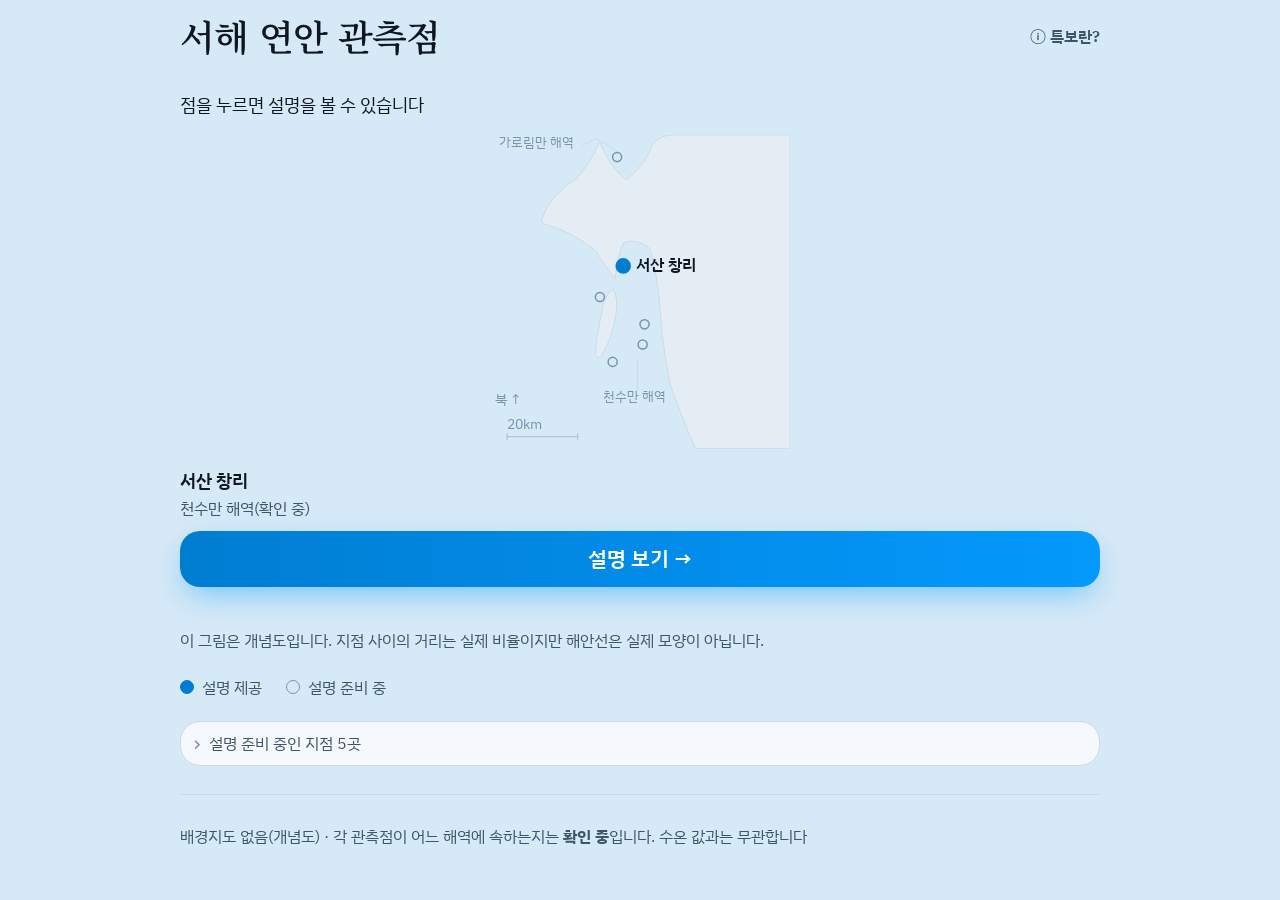
==== commit 263c0ee2: "화면 다듬기 - 요인 영역, 한계 블록 분리, 단위 설명 지도 - 제목을 "서해 연안 관측점" 으로, 36px - 마커 크기 정정: 설명 제공 14px 채움 / 준비 중 9px 테" ====
--- a/index.html
+++ b/index.html
@@ -3,7 +3,7 @@
 <head>
 <meta charset="utf-8">
 <meta name="viewport" content="width=device-width, initial-scale=1, viewport-fit=cover">
-<title>충남 서해 연안 관측점</title>
+<title>서해 연안 관측점</title>
 <link href="https://fonts.googleapis.com/css2?family=Noto+Serif+KR:wght@400;500;600&family=IBM+Plex+Sans+KR:wght@400;500;600&family=IBM+Plex+Mono:wght@400;500&display=swap" rel="stylesheet">
 <link rel="stylesheet" href="waves-design-system.css">
 <link rel="stylesheet" href="assets/app.css">
@@ -24,7 +24,7 @@
     <div class="app-hero wv-stack wv-gap-4">
 
       <header class="wv-appbar">
-        <h1 class="wv-appbar__title">충남 서해 연안 관측점</h1>
+        <h1 class="wv-appbar__title">서해 연안 관측점</h1>
         <a class="wv-btn wv-btn--ghost wv-btn--sm" href="info.html">ⓘ 특보란?</a>
       </header>
 
--- a/assets/app.css
+++ b/assets/app.css
@@ -43,6 +43,23 @@
 }
 
 /* ==========================================================================
+   카드 배경 — 반투명
+   --------------------------------------------------------------------------
+   .wv-card--glass 가 이미 있지만 라이트 테마에서는 유리처럼 보이지 않는다.
+   그 클래스의 background 가 --wv-surface 인데 라이트에서 그 값이
+   --wv-neutral-0(순백, 불투명)이라 backdrop-filter 가 걸려도 뒤가 안 비친다.
+
+   waves-design-system.css 는 손대지 않는다. 여기서 토큰으로 만든다.
+   색상값을 직접 쓰지 않고 color-mix 로 --wv-surface-solid 의 알파만 낮춘다
+   (원본도 .wv-wave--1 등에서 같은 방식을 쓴다).
+
+   0.75 — 아래 「대비」 주석 참조. 본문 대비가 AA 를 넘는 선이다.
+   ========================================================================== */
+:root {
+  --app-card-bg: color-mix(in srgb, var(--wv-surface-solid) 75%, transparent);
+}
+
+/* ==========================================================================
    hidden 속성이 실제로 먹게 한다
    --------------------------------------------------------------------------
    [hidden] 의 display:none 은 브라우저 기본 시트(user-agent)에 있어서
@@ -119,12 +136,13 @@
 }
 
 /* 화면 제목. 본문(18px)과 구분이 안 돼서 키웠다.
-   25px 로 잡은 이유는 앱바 한 줄에 들어가야 하기 때문이다 —
-   "충남 서해 연안 관측점" 247px + ⓘ 버튼 76px + 간격 12px = 335px < 374px.
-   28px 를 넘기면 두 줄로 감긴다. */
+   `충남` 을 떼서 "서해 연안 관측점" 이 되면서 자리가 생겼다 —
+   36px 에서 274px + ⓘ 버튼 76px + 간격 12px = 361px < 374px 로 한 줄에 든다.
+   여유가 13px 뿐이다. 실제 폰트에서 감기면 --wv-text-2xl(30px, 여유 58px)로 내린다.
+   (`충남 서해 연안 관측점` 이었을 때는 28px 이 상한이었다) */
 .wv-appbar__title {
   font-family: var(--wv-font-display);
-  font-size: var(--wv-text-xl);
+  font-size: var(--wv-text-3xl);
   line-height: var(--wv-leading-snug);
 }
 
@@ -361,7 +379,7 @@
   padding: var(--wv-space-2) var(--wv-space-3);
   border-radius: var(--wv-radius);
   border: 1px solid var(--wv-border);
-  background: var(--wv-surface);
+  background: var(--app-card-bg);
   color: var(--wv-text-muted);
   font-size: var(--wv-text-sm);
   cursor: pointer;
@@ -432,24 +450,32 @@
   color: var(--wv-text);
 }
 
-/* 배지 옆 한 줄. 자세한 설명은 화면 아래 근거 박스에 있다. */
-.app-stage__basisline {
-  color: var(--wv-text-subtle);
-}
-
+/* 근거 박스 — 화면 맨 아래, 한계 블록 바로 뒤.
+   배지 주변에 흩어져 있던 `재계산치` · `국립수산과학원 기준` 이 여기로 모였다.
+
+   한계 블록과 한 묶음으로 읽히도록 배경을 두지 않는다 —
+   위 두 블록이 배경 없는 글자인데 이것만 흰 박스면 혼자 떠 보인다.
+   구분은 첫 줄(`기준: …`)의 굵기가 맡는다. */
 .app-stage__basis {
-  padding: var(--wv-space-5);
-  border-radius: var(--wv-radius);
   align-items: flex-start;
-}
-
-/* ⓘ 안내 — 단색 한 겹.
-   .wv-alert 기본형은 배경(--wv-info-soft)과 왼쪽 세로선(--wv-info)이
-   서로 다른 색이라 두 겹으로 보인다. 세로선을 지우고 배경만 남긴다. */
+  color: var(--wv-text-muted);
+  font-size: var(--wv-text-sm);
+}
+
+/* ⓘ 안내 · ※ 안내 — 박스를 두지 않는다.
+   배경도 테두리도 없이 색과 크기로만 본문과 구분한다.
+   박스가 많으면 화면이 칸으로 잘려 어디를 읽어야 할지 흐려진다.
+   (요청한 --wv-text-secondary 는 없는 토큰이라 --wv-text-muted 를 쓴다)
+
+   위 카드와 붙여 둔다 — 막대를 설명하는 문장이므로 막대 가까이 있어야 한다.
+   #factors 의 gap(12px)을 상쇄해 4px 로 좁힌다. */
 .app-note {
-  background: var(--wv-surface-raised);
-  border-left: 0;
+  margin-top: calc(var(--wv-space-1) - var(--wv-space-3));
+  padding: 0;
+  background: none;
+  border: 0;
   color: var(--wv-text-muted);
+  font-size: var(--wv-text-sm);
 }
 
 /* 근거 칸의 첫 줄만 조금 진하게 — 어느 기관의 기준인지가 이 칸의 제목이다 */
@@ -480,9 +506,48 @@
   letter-spacing: var(--wv-tracking-tight);
 }
 
+/* ── 위쪽 요약 — 가운데 정렬 ──────────────────────────────────────
+   머리말 · 수온 · 평년 대비 · 배지 · 연속일수 · 자료 시각.
+   전부 짧은 줄이라 왼쪽에만 쌓으면 오른쪽이 비어 보인다.
+
+   아래 요인 영역부터는 왼쪽 정렬 그대로다 — 막대가 폭을 끝까지 쓰므로
+   가운데로 모으면 오히려 어긋난다.
+   앱바(`← 지도로` / `ⓘ 특보란?`)도 그대로 좌우 끝이다.
+
+   .wv-stack 은 flex column 이라 text-align 만으로는 부족하다.
+   자식 flex 컨테이너마다 축을 따로 맞춘다.
+   ---------------------------------------------------------------- */
+.app-summary {
+  gap: var(--wv-space-4);
+  text-align: center;
+}
+
+.app-summary > *,
+.app-summary .wv-stack {
+  align-items: center;
+}
+
+.app-summary .wv-row {
+  justify-content: center;
+}
+
 /* 자료 시각 — 수온과 요인의 창이 다르다는 것만 조용히 말한다 */
 .app-timing {
   color: var(--wv-text-muted);
+}
+
+/* 판정 보류 — 배경 한 겹. 왼쪽 세로선도 테두리 강조도 두지 않는다.
+   .wv-alert 기본형은 배경(--wv-info-soft)과 세로선(--wv-info)이 서로 달라
+   두 색으로 보였다. 이 화면에서 색은 뜻을 갖는 자리라 한 겹으로 둔다. */
+.app-withheld {
+  padding: var(--wv-space-5);
+  border-radius: var(--wv-radius);
+  background: var(--app-card-bg);
+  border: 1px solid var(--wv-border);
+}
+
+.app-withheld > :first-child {
+  font-weight: var(--wv-weight-medium);
 }
 
 .app-load-error {
@@ -613,7 +678,35 @@
 
 .app-bar__below {
   position: relative;
+  display: flex;
+  align-items: center;
+  gap: var(--wv-space-1);
   min-height: 1.4em;
+}
+
+/* 값 옆 ⓘ — 단위 설명을 띄운다.
+   MJ/m² · ℃·일 은 단위를 모르면 값을 봐도 판단이 안 된다.
+   값보다 눈에 띄면 안 되므로 흐리게 두고, 터치 타깃만 확보한다. */
+.app-unit-btn {
+  display: inline-flex;
+  align-items: center;
+  justify-content: center;
+  width: 28px;
+  height: 28px;
+  margin: -6px 0;          /* 줄 높이를 늘리지 않는다 */
+  padding: 0;
+  border: 0;
+  border-radius: var(--wv-radius-full);
+  background: none;
+  color: var(--wv-text-subtle);
+  font-size: var(--wv-text-sm);
+  line-height: 1;
+  cursor: pointer;
+}
+
+.app-unit-btn:hover {
+  color: var(--wv-text-muted);
+  background: var(--wv-surface-raised);
 }
 
 /* 임계선 라벨. `90` 이라고 쓰지 않는다 — 오른쪽에 이미 `상위 13%` 가 있고
@@ -667,6 +760,7 @@
 
   padding: var(--wv-space-5);
   border-radius: var(--wv-radius);
+  background: var(--app-card-bg);   /* .wv-card--flat 의 불투명 흰색을 덮는다 */
 }
 
 /* ── 형태로도 나눈다 ──────────────────────────────────────────────
@@ -757,6 +851,12 @@
   color: var(--wv-text-muted);
 }
 
+/* 정보 화면 하단 — 출처 안내와 링크를 가운데로 */
+.app-source {
+  align-items: center;
+  text-align: center;
+}
+
 /* ==========================================================================
    한계 블록 — §11 이 "항상 노출, 7줄이 최종"이라고 못 박은 일곱 줄
    --------------------------------------------------------------------------
@@ -766,9 +866,8 @@
 
    경고가 아니라 고지다. 색을 쓰지 않고 글자 굵기도 올리지 않는다.
    ========================================================================== */
+/* 박스를 두지 않는다. 색과 크기로만 본문과 구분한다. */
 .app-limits {
-  padding: var(--wv-space-5);
-  border-radius: var(--wv-radius);
   color: var(--wv-text-muted);
   font-size: var(--wv-text-sm);
   line-height: var(--wv-leading-normal);
@@ -795,25 +894,109 @@
   flex: none;
 }
 
-/* 미채택 그룹 — 채택 그룹과 같은 형식으로 그리되 이름만 한 단계 흐리게.
-   막대·마커·임계선·백분위·값은 건드리지 않는다.
-   흐리게 하면 왜 못 미치는지가 안 보여서, 값을 보여 주기로 한
-   이유가 사라진다.
-
-   요청한 --wv-text-secondary 는 이 시스템에 없다.
-   --wv-text(neutral-900)에서 한 단계 내려온 --wv-text-muted(neutral-600)를 쓴다. */
-.app-group--muted .app-group__name,
-.app-group--muted .app-factor__name {
+/* 그룹 헤더의 판정 결과 — 채택 / 미채택.
+   크지 않게, 본문보다 한 단계 흐리게.
+   (요청한 --wv-text-secondary 는 없는 토큰이라 --wv-text-muted 를 쓴다) */
+.app-group__tag {
+  flex: none;
+  align-self: center;
   color: var(--wv-text-muted);
-}
-
+  font-size: var(--wv-text-sm);
+  font-weight: var(--wv-weight-medium);
+}
+
+/* 한 카드 안의 요인들을 옅은 선으로 나눈다.
+   카드를 요인마다 쪼개지는 않는다 — 채택 판정이 그룹 단위이기 때문이다. */
+.app-factor + .app-factor {
+  padding-top: var(--wv-space-3);
+  border-top: 1px solid var(--wv-border);
+}
+
+/* ── 그룹 헤더와 요인 이름은 어느 카드에서나 똑같다 ────────────────
+   전에는 미채택 그룹의 이름을 한 단계 흐리게 뒀는데, 그 색 차이가
+   `열유입` 과 `이전부터 높았던 수온` 이 서로 다른 폰트로 보이게 했다.
+   (글자 수에 따라 크기가 자동 조정되는 일은 없다 — 원인은 색이었다)
+
+   채택 여부는 헤더 오른쪽의 `채택` / `미채택` 표시가 말한다.
+   이름까지 흐리게 할 이유가 없어졌다.
+
+   크기·굵기·색을 여기서 못 박아 둔다. 상속으로 흘러 들어오는 값이 없다.
+   ---------------------------------------------------------------- */
+.app-group__name {
+  font-family: var(--wv-font-display);
+  font-size: var(--wv-text-lg);
+  font-weight: var(--wv-weight-medium);
+  line-height: var(--wv-leading-snug);
+  color: var(--wv-text);
+}
+
+.app-factor__name {
+  font-size: var(--wv-text-md);
+  font-weight: var(--wv-weight-regular);
+  color: var(--wv-text);
+}
+
+/* 카드 하단 한 줄 — 채택이면 사유, 미채택이면 §11 문구.
+   두 경우가 같은 자리·같은 무게로 끝나야 카드끼리 비교된다.
+   요인 목록과는 선 하나로 떨어뜨린다. */
 .app-group__verdict {
   margin-top: var(--wv-space-1);
+  padding-top: var(--wv-space-3);
+  border-top: 1px solid var(--wv-border);
 }
 
 /* 채택이 하나도 없을 때 맨 위에 오는 한 줄 */
 .app-factors__none {
   font-weight: var(--wv-weight-medium);
+}
+
+/* ==========================================================================
+   설명 화면 세로 여백 — 한 단계씩 좁힌다
+   --------------------------------------------------------------------------
+   414px 폭에서 스크롤을 덜 하도록 간격만 줄인다.
+   글씨 크기는 건드리지 않는다 — 야외에서 보는 서비스라 키워 둔 값이다.
+
+   Waves 의 .wv-gap-* 는 세 화면이 함께 쓰므로 클래스 자체를 고치지 않고
+   설명 화면(#content) 안에서만 덮어쓴다.
+
+   space-5(20) → space-4(16) / space-3(12) → space-2(8) / space-2(8) → space-1(4)
+   ========================================================================== */
+#content {
+  gap: var(--wv-space-4);
+}
+
+#content .app-group,
+#content .app-stage__basis,
+#content .app-withheld {
+  padding: var(--wv-space-4);
+}
+
+#content .app-group,
+#content .app-factors,
+#content .app-limits,
+#factors-body {
+  gap: var(--wv-space-2);
+}
+
+#content .app-factor {
+  gap: var(--wv-space-1);
+}
+
+#content .app-factor + .app-factor {
+  padding-top: var(--wv-space-2);
+}
+
+/* 막대 위아래 — 임계선이 6px 씩 뚫고 나오므로 그보다는 넓게 남긴다 */
+#content .app-bar {
+  margin: var(--wv-space-2) 0;
+}
+
+#content .app-stage {
+  gap: var(--wv-space-1);
+}
+
+.wv-screen__body {
+  padding-block: var(--wv-space-4) var(--wv-space-6);
 }
 
 /* ==========================================================================
@@ -885,4 +1068,5 @@
 .app-group {
   padding: var(--wv-space-5);
   border-radius: var(--wv-radius);
-}
+  background: var(--app-card-bg);   /* .wv-card--glass 의 불투명 흰색을 덮는다 */
+}
